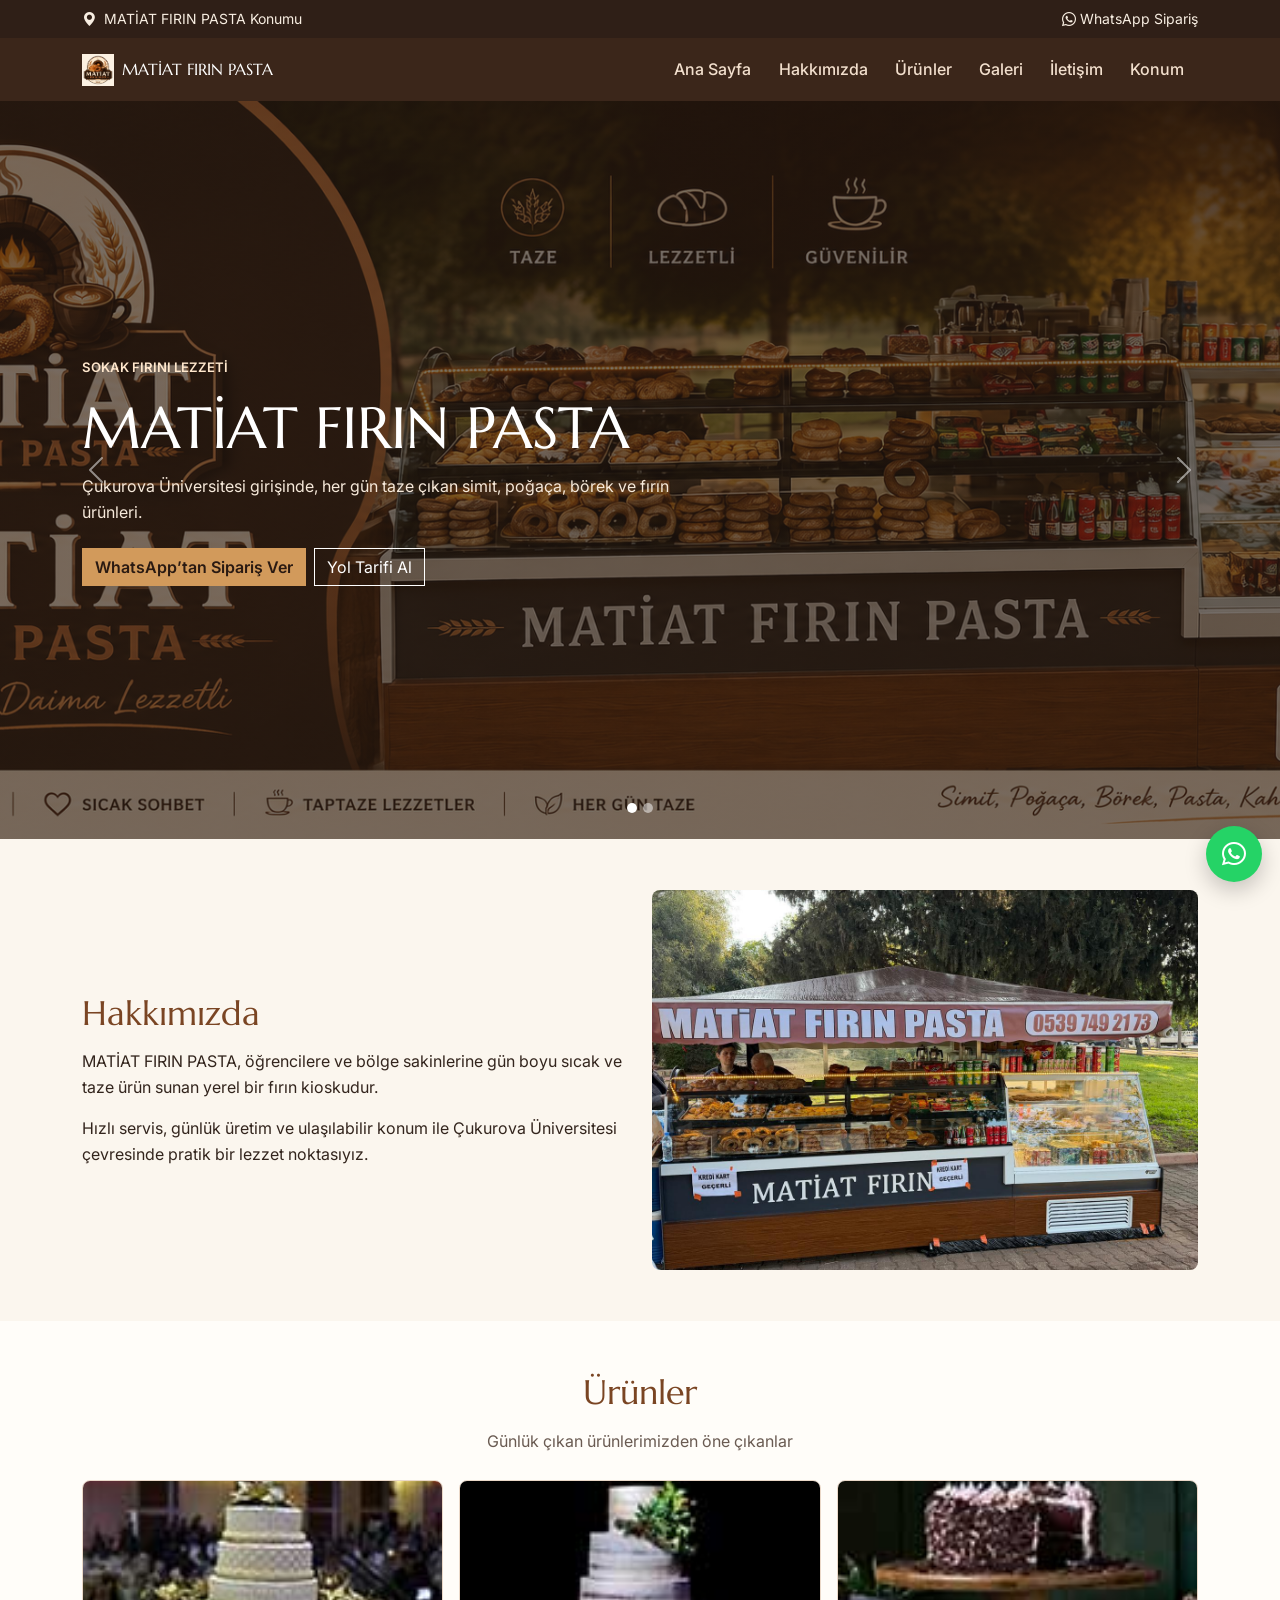
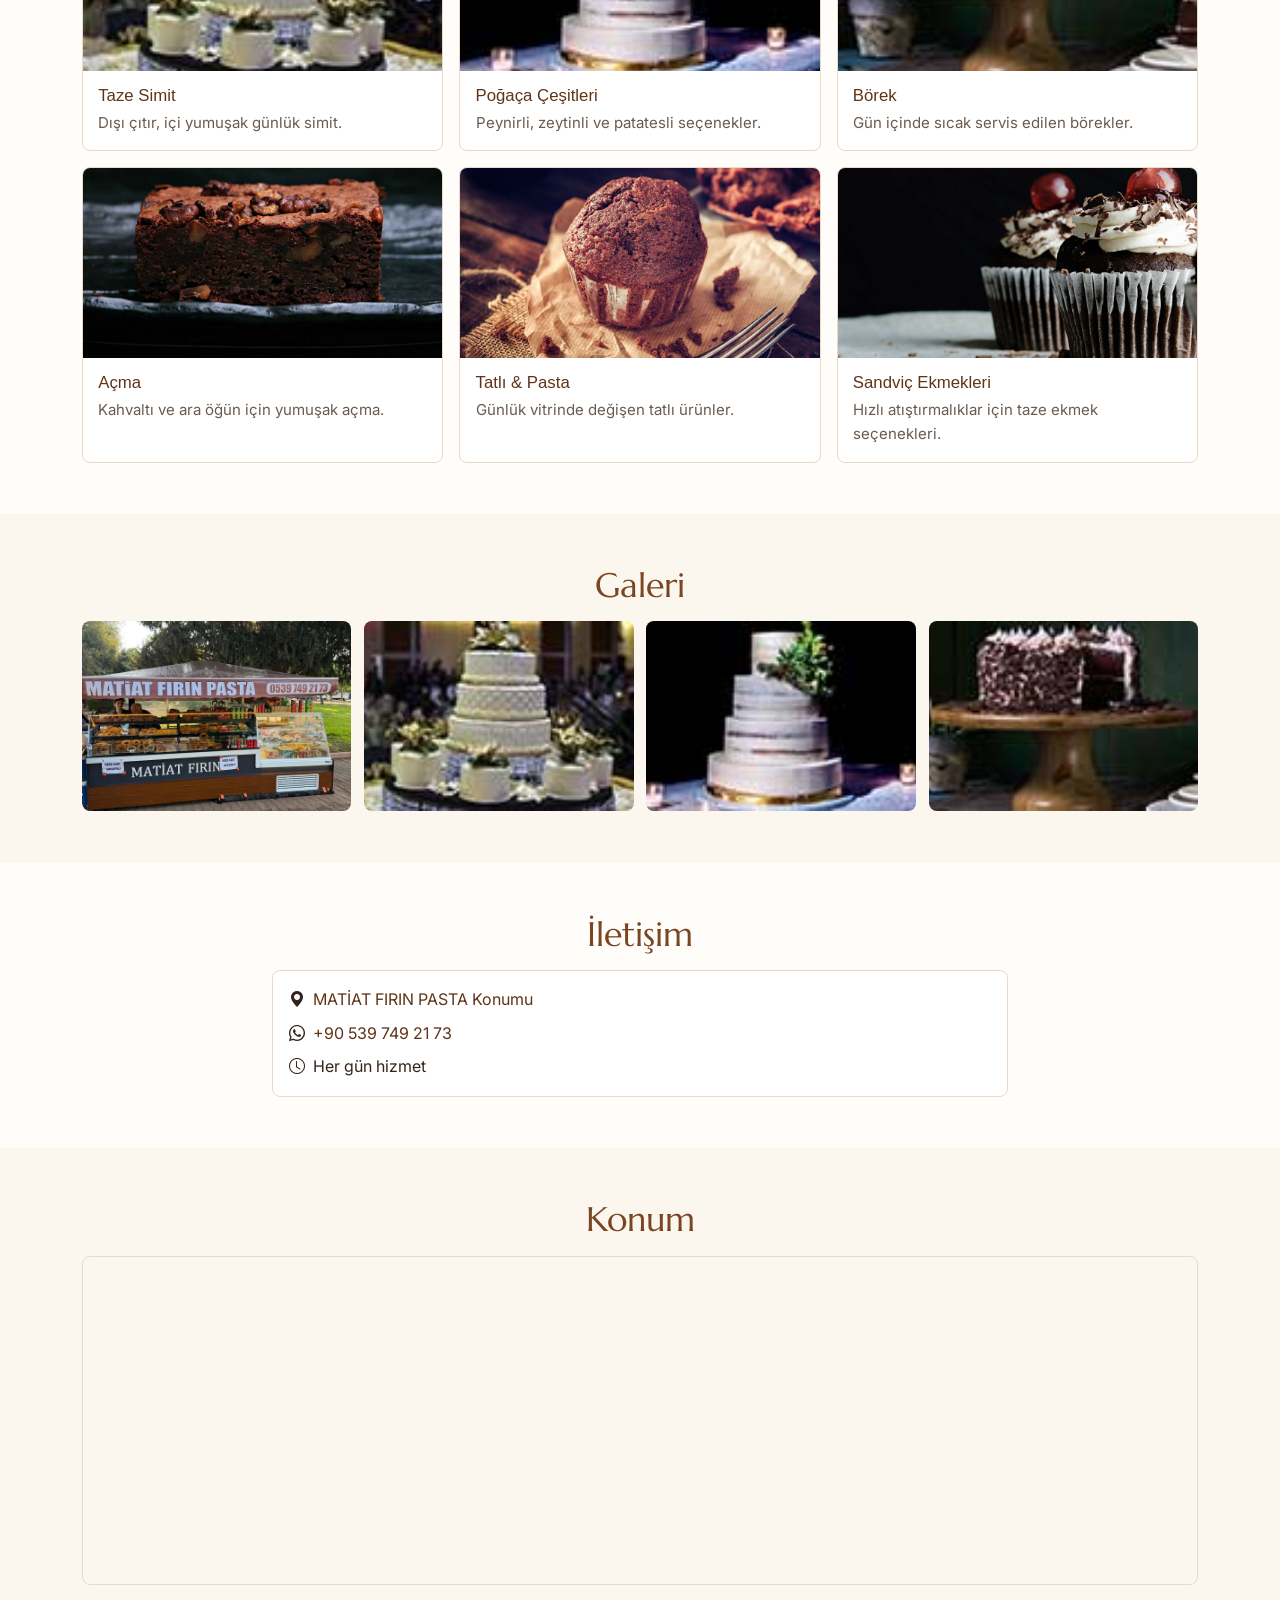
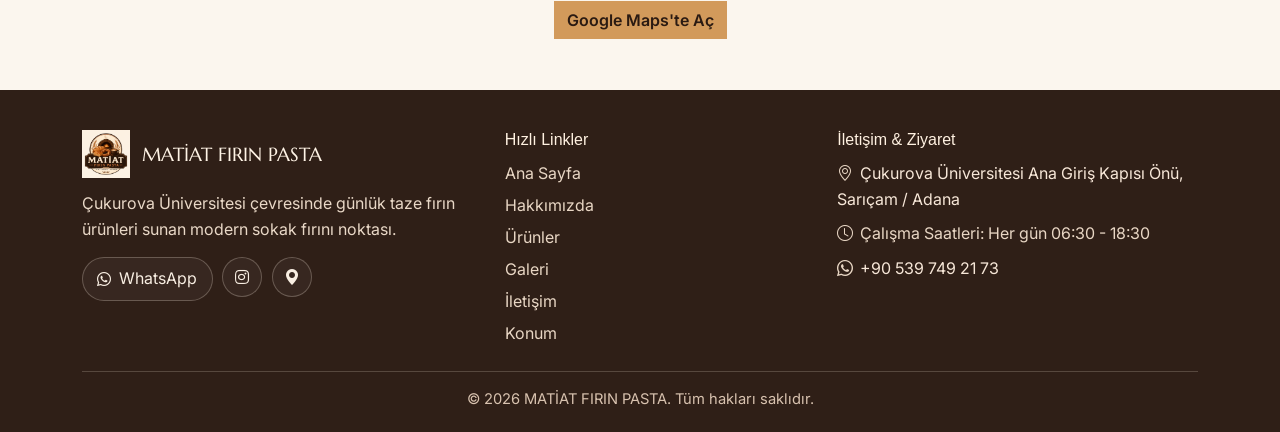
==== index.html @ 41859c9a "init project" ====
<!DOCTYPE html>
<html lang="tr">

<head>
    <meta charset="utf-8">
    <title>MATİAT FIRIN PASTA | Çukurova Üniversitesi Önü Fırın Kiosk</title>
    <meta content="width=device-width, initial-scale=1.0" name="viewport">
    <meta name="description" content="MATİAT FIRIN PASTA, Çukurova Üniversitesi Ana Giriş Kapısı önünde taze simit, poğaça, açma, börek ve günlük fırın ürünleri sunan yerel fırın kioskudur.">
    <meta name="keywords" content="Matiat Fırın Pasta, Adana fırın, Çukurova Üniversitesi fırın, Sarıçam simit, poğaça, börek">
    <meta name="author" content="MATİAT FIRIN PASTA">
    <meta name="robots" content="index, follow">
    <link rel="canonical" href="./index.html">

    <meta property="og:type" content="website">
    <meta property="og:title" content="MATİAT FIRIN PASTA | Çukurova Üniversitesi Önü Fırın Kiosk">
    <meta property="og:description" content="Adana Sarıçam'da, Çukurova Üniversitesi Ana Giriş Kapısı önünde taze fırın ürünleri.">
    <meta property="og:image" content="img/cover_photo.png">

    <link href="img/favicon.ico" rel="icon">

    <link rel="preconnect" href="https://fonts.googleapis.com">
    <link rel="preconnect" href="https://fonts.gstatic.com" crossorigin>
    <link href="https://fonts.googleapis.com/css2?family=Inter:wght@400;500;600;700&family=Marcellus&display=swap" rel="stylesheet">

    <link href="https://cdnjs.cloudflare.com/ajax/libs/font-awesome/5.10.0/css/all.min.css" rel="stylesheet">
    <link href="https://cdn.jsdelivr.net/npm/bootstrap-icons@1.4.1/font/bootstrap-icons.css" rel="stylesheet">

    <link href="css/bootstrap.min.css" rel="stylesheet">
    <link href="css/style.css" rel="stylesheet">
</head>

<body>
    <header class="topbar py-2">
        <div class="container d-flex flex-column flex-md-row gap-2 justify-content-between align-items-start align-items-md-center">
            <p class="mb-0 small"><i class="bi bi-geo-alt-fill me-2"></i><a class="text-reset text-decoration-none" href="https://www.google.com/maps/place//data=!4m2!3m1!1s0x1528ebc3cae4fcf1:0x60958e16ce55f730?sa=X&amp;ved=1t:8290&amp;ictx=111" target="_blank" rel="noopener">MATİAT FIRIN PASTA Konumu</a></p>
            <a class="small text-decoration-none topbar-link" href="https://wa.me/905397492173" target="_blank" rel="noopener"><i class="bi bi-whatsapp me-1"></i>WhatsApp Sipariş</a>
        </div>
    </header>

    <nav class="navbar navbar-expand-lg navbar-dark sticky-top py-2">
        <div class="container">
            <a href="#anasayfa" class="navbar-brand d-flex align-items-center gap-2">
                <img src="img/logo.png" alt="MATİAT FIRIN PASTA Logo" width="32" height="32">
                <span>MATİAT FIRIN PASTA</span>
            </a>
            <button class="navbar-toggler" type="button" data-bs-toggle="collapse" data-bs-target="#navbarCollapse" aria-label="Menüyü Aç">
                <span class="navbar-toggler-icon"></span>
            </button>
            <div class="collapse navbar-collapse" id="navbarCollapse">
                <div class="navbar-nav ms-auto">
                    <a href="#anasayfa" class="nav-item nav-link">Ana Sayfa</a>
                    <a href="#hakkimizda" class="nav-item nav-link">Hakkımızda</a>
                    <a href="#urunler" class="nav-item nav-link">Ürünler</a>
                    <a href="#galeri" class="nav-item nav-link">Galeri</a>
                    <a href="#iletisim" class="nav-item nav-link">İletişim</a>
                    <a href="#konum" class="nav-item nav-link">Konum</a>
                </div>
            </div>
        </div>
    </nav>

    <main>
        <section id="anasayfa" class="hero-carousel-section">
            <div id="heroCarousel" class="carousel slide carousel-fade hero-carousel" data-bs-ride="carousel" data-bs-interval="4500">
                <div class="carousel-indicators">
                    <button type="button" data-bs-target="#heroCarousel" data-bs-slide-to="0" class="active" aria-current="true" aria-label="Slide 1"></button>
                    <button type="button" data-bs-target="#heroCarousel" data-bs-slide-to="1" aria-label="Slide 2"></button>
                </div>

                <div class="carousel-inner">
                    <div class="carousel-item active">
                        <img src="img/cover_photo.png" class="d-block w-100" alt="MATİAT FIRIN PASTA kapak fotoğrafı">
                        <div class="carousel-overlay"></div>
                    </div>
                    <div class="carousel-item">
                        <img src="img/place_photo.jpg" class="d-block w-100" alt="MATİAT FIRIN PASTA konum fotoğrafı">
                        <div class="carousel-overlay"></div>
                    </div>
                </div>

                <button class="carousel-control-prev" type="button" data-bs-target="#heroCarousel" data-bs-slide="prev" aria-label="Önceki">
                    <span class="carousel-control-prev-icon" aria-hidden="true"></span>
                </button>
                <button class="carousel-control-next" type="button" data-bs-target="#heroCarousel" data-bs-slide="next" aria-label="Sonraki">
                    <span class="carousel-control-next-icon" aria-hidden="true"></span>
                </button>
            </div>

            <div class="container hero-content-wrap">
                <div class="hero-box">
                    <p class="hero-label mb-3">Sokak Fırını Lezzeti</p>
                    <h1 class="hero-title">MATİAT FIRIN PASTA</h1>
                    <p class="hero-subtitle">Çukurova Üniversitesi girişinde, her gün taze çıkan simit, poğaça, börek ve fırın ürünleri.</p>
                    <div class="d-flex flex-wrap gap-2">
                        <a href="https://wa.me/905397492173" class="btn btn-brand" target="_blank" rel="noopener">WhatsApp’tan Sipariş Ver</a>
                        <a href="#konum" class="btn btn-outline-light">Yol Tarifi Al</a>
                    </div>
                </div>
            </div>
        </section>

        <section id="hakkimizda" class="section-space">
            <div class="container">
                <div class="row g-4 align-items-center">
                    <div class="col-lg-6 order-2 order-lg-1">
                        <h2 class="section-title">Hakkımızda</h2>
                        <p>MATİAT FIRIN PASTA, öğrencilere ve bölge sakinlerine gün boyu sıcak ve taze ürün sunan yerel bir fırın kioskudur.</p>
                        <p class="mb-0">Hızlı servis, günlük üretim ve ulaşılabilir konum ile Çukurova Üniversitesi çevresinde pratik bir lezzet noktasıyız.</p>
                    </div>
                    <div class="col-lg-6 order-1 order-lg-2">
                        <img src="img/place_photo.jpg" class="img-fluid section-image" alt="MATİAT FIRIN PASTA noktası" loading="lazy">
                    </div>
                </div>
            </div>
        </section>

        <section id="urunler" class="section-space section-muted">
            <div class="container">
                <h2 class="section-title text-center">Ürünler</h2>
                <p class="text-center section-intro">Günlük çıkan ürünlerimizden öne çıkanlar</p>
                <div class="row g-3">
                    <div class="col-12 col-md-6 col-lg-4">
                        <article class="product-card">
                            <img src="img/cake-1.jpg" alt="Taze Simit" loading="lazy">
                            <div class="product-body">
                                <h3>Taze Simit</h3>
                                <p>Dışı çıtır, içi yumuşak günlük simit.</p>
                            </div>
                        </article>
                    </div>
                    <div class="col-12 col-md-6 col-lg-4">
                        <article class="product-card">
                            <img src="img/cake-2.jpg" alt="Poğaça Çeşitleri" loading="lazy">
                            <div class="product-body">
                                <h3>Poğaça Çeşitleri</h3>
                                <p>Peynirli, zeytinli ve patatesli seçenekler.</p>
                            </div>
                        </article>
                    </div>
                    <div class="col-12 col-md-6 col-lg-4">
                        <article class="product-card">
                            <img src="img/cake-3.jpg" alt="Börek" loading="lazy">
                            <div class="product-body">
                                <h3>Börek</h3>
                                <p>Gün içinde sıcak servis edilen börekler.</p>
                            </div>
                        </article>
                    </div>
                    <div class="col-12 col-md-6 col-lg-4">
                        <article class="product-card">
                            <img src="img/service.jpg" alt="Açma" loading="lazy">
                            <div class="product-body">
                                <h3>Açma</h3>
                                <p>Kahvaltı ve ara öğün için yumuşak açma.</p>
                            </div>
                        </article>
                    </div>
                    <div class="col-12 col-md-6 col-lg-4">
                        <article class="product-card">
                            <img src="img/offer.jpg" alt="Tatlı ve Pasta" loading="lazy">
                            <div class="product-body">
                                <h3>Tatlı & Pasta</h3>
                                <p>Günlük vitrinde değişen tatlı ürünler.</p>
                            </div>
                        </article>
                    </div>
                    <div class="col-12 col-md-6 col-lg-4">
                        <article class="product-card">
                            <img src="img/hero.jpg" alt="Sandviç Ekmekleri" loading="lazy">
                            <div class="product-body">
                                <h3>Sandviç Ekmekleri</h3>
                                <p>Hızlı atıştırmalıklar için taze ekmek seçenekleri.</p>
                            </div>
                        </article>
                    </div>
                </div>
            </div>
        </section>

        <section id="galeri" class="section-space">
            <div class="container">
                <h2 class="section-title text-center">Galeri</h2>
                <div class="gallery-grid">
                    <img src="img/place_photo.jpg" alt="MATİAT FIRIN PASTA konum fotoğrafı" loading="lazy">
                    <img src="img/cake-1.jpg" alt="Taze ürün sunumu" loading="lazy">
                    <img src="img/cake-2.jpg" alt="Poğaça çeşitleri" loading="lazy">
                    <img src="img/cake-3.jpg" alt="Günlük fırın ürünleri" loading="lazy">
                </div>
            </div>
        </section>

        <section id="iletisim" class="section-space section-muted">
            <div class="container">
                <h2 class="section-title text-center">İletişim</h2>
                <div class="row g-4 justify-content-center">
                    <div class="col-12 col-lg-8">
                        <div class="contact-card">
                            <p class="mb-2"><i class="bi bi-geo-alt-fill me-2"></i><a href="https://www.google.com/maps/place//data=!4m2!3m1!1s0x1528ebc3cae4fcf1:0x60958e16ce55f730?sa=X&amp;ved=1t:8290&amp;ictx=111" target="_blank" rel="noopener">MATİAT FIRIN PASTA Konumu</a></p>
                            <p class="mb-2"><i class="bi bi-whatsapp me-2"></i><a href="https://wa.me/905397492173" target="_blank" rel="noopener">+90 539 749 21 73</a></p>
                            <p class="mb-0"><i class="bi bi-clock me-2"></i>Her gün hizmet</p>
                        </div>
                    </div>
                </div>
            </div>
        </section>

        <section id="konum" class="section-space">
            <div class="container">
                <h2 class="section-title text-center">Konum</h2>
                <div class="map-wrapper">
                    <iframe title="MATİAT FIRIN PASTA Harita" loading="lazy" allowfullscreen
                        src="https://www.google.com/maps?output=embed&amp;cid=6959625027773134640"></iframe>
                </div>
                <div class="text-center mt-3">
                    <a class="btn btn-brand" href="https://www.google.com/maps/place//data=!4m2!3m1!1s0x1528ebc3cae4fcf1:0x60958e16ce55f730?sa=X&amp;ved=1t:8290&amp;ictx=111" target="_blank" rel="noopener">Google Maps'te Aç</a>
                </div>
            </div>
        </section>
    </main>

    <footer class="site-footer" id="footer">
        <div class="container">
            <div class="footer-top">
                <div class="footer-brand">
                    <div class="footer-logo-wrap">
                        <img src="img/logo.png" alt="MATİAT FIRIN PASTA Logo" width="48" height="48">
                        <h3 class="mb-0">MATİAT FIRIN PASTA</h3>
                    </div>
                    <p class="footer-description">Çukurova Üniversitesi çevresinde günlük taze fırın ürünleri sunan modern sokak fırını noktası.</p>
                    <div class="footer-actions">
                        <a class="footer-btn" href="https://wa.me/905397492173" target="_blank" rel="noopener">
                            <i class="fab fa-whatsapp"></i><span>WhatsApp</span>
                        </a>
                        <a class="footer-icon-btn" href="https://www.instagram.com/matiatfirinpasta/" target="_blank" rel="noopener" aria-label="Instagram">
                            <i class="fab fa-instagram"></i>
                        </a>
                        <a class="footer-icon-btn" href="https://www.google.com/maps/place//data=!4m2!3m1!1s0x1528ebc3cae4fcf1:0x60958e16ce55f730?sa=X&amp;ved=1t:8290&amp;ictx=111" target="_blank" rel="noopener" aria-label="Google Maps">
                            <i class="bi bi-geo-alt-fill"></i>
                        </a>
                    </div>
                </div>

                <nav class="footer-nav" aria-label="Alt Menü">
                    <h4>Hızlı Linkler</h4>
                    <ul>
                        <li><a href="#anasayfa">Ana Sayfa</a></li>
                        <li><a href="#hakkimizda">Hakkımızda</a></li>
                        <li><a href="#urunler">Ürünler</a></li>
                        <li><a href="#galeri">Galeri</a></li>
                        <li><a href="#iletisim">İletişim</a></li>
                        <li><a href="#konum">Konum</a></li>
                    </ul>
                </nav>

                <address class="footer-contact">
                    <h4>İletişim & Ziyaret</h4>
                    <p><i class="bi bi-geo-alt"></i><a href="https://www.google.com/maps/place//data=!4m2!3m1!1s0x1528ebc3cae4fcf1:0x60958e16ce55f730?sa=X&amp;ved=1t:8290&amp;ictx=111" target="_blank" rel="noopener">Çukurova Üniversitesi Ana Giriş Kapısı Önü, Sarıçam / Adana</a></p>
                    <p><i class="bi bi-clock"></i>Çalışma Saatleri: Her gün 06:30 - 18:30</p>
                    <p><i class="bi bi-whatsapp"></i><a href="https://wa.me/905397492173" target="_blank" rel="noopener">+90 539 749 21 73</a></p>
                </address>
            </div>

            <div class="footer-bottom">
                <p class="mb-0">© 2026 MATİAT FIRIN PASTA. Tüm hakları saklıdır.</p>
            </div>
        </div>
    </footer>

    <a href="https://wa.me/905397492173" class="whatsapp-float" target="_blank" rel="noopener" aria-label="WhatsApp ile iletişime geç">
        <i class="fab fa-whatsapp"></i>
    </a>

    <a href="#" class="back-to-top" aria-label="Yukarı çık">
        <i class="bi bi-arrow-up"></i>
    </a>

    <script src="https://cdn.jsdelivr.net/npm/bootstrap@5.0.0/dist/js/bootstrap.bundle.min.js"></script>
    <script src="js/main.js"></script>
</body>

</html>
---- css/style.css ----
:root {
    --brand-bg: #fbf6ee;
    --brand-surface: #fffdf9;
    --brand-primary: #7a4523;
    --brand-primary-strong: #5f3418;
    --brand-accent: #d29a5b;
    --brand-text: #33251d;
    --brand-muted: #6a5b52;
}

* {
    box-sizing: border-box;
}

body {
    margin: 0;
    font-family: 'Inter', sans-serif;
    color: var(--brand-text);
    background: var(--brand-bg);
    line-height: 1.6;
}

.topbar {
    background: #2f1f17;
    color: #f8eee2;
}

.topbar-link {
    color: #f8eee2;
}

.topbar-link:hover {
    color: #ffffff;
}

.navbar {
    background: #3b261a;
}

.navbar-brand {
    font-family: 'Marcellus', serif;
    font-size: 1rem;
    color: #fff !important;
}

.navbar .nav-link {
    color: #f2dfcd !important;
    font-weight: 500;
    padding: 0.65rem 0.85rem !important;
}

.navbar .nav-link:hover {
    color: #fff !important;
}

.hero-carousel-section {
    position: relative;
}

.hero-carousel .carousel-item {
    height: min(76vh, 680px);
    min-height: 420px;
}

.hero-carousel .carousel-item img {
    width: 100%;
    height: 100%;
    object-fit: cover;
}

.carousel-overlay {
    position: absolute;
    inset: 0;
    background: linear-gradient(rgba(38, 25, 18, 0.62), rgba(38, 25, 18, 0.62));
}

.hero-content-wrap {
    position: absolute;
    inset: 0;
    display: flex;
    align-items: center;
    z-index: 5;
}

.hero-box {
    max-width: 700px;
}

.hero-label {
    display: inline-block;
    font-size: 0.82rem;
    font-weight: 600;
    letter-spacing: 0;
    text-transform: uppercase;
    color: #ffe7cc;
}

.hero-title {
    margin: 0 0 0.7rem;
    font-family: 'Marcellus', serif;
    font-size: clamp(1.9rem, 8vw, 3.6rem);
    color: #fff;
}

.hero-subtitle {
    max-width: 620px;
    color: #f6e9da;
    margin-bottom: 1.4rem;
}

.hero-carousel .carousel-indicators [data-bs-target] {
    width: 10px;
    height: 10px;
    border-radius: 50%;
}

.btn-brand {
    background: var(--brand-accent);
    border: 1px solid var(--brand-accent);
    color: #2a1a12;
    font-weight: 600;
}

.btn-brand:hover {
    background: #c98d4b;
    border-color: #c98d4b;
}

.section-space {
    padding: 3.2rem 0;
}

.section-muted {
    background: var(--brand-surface);
}

.section-title {
    margin-bottom: 1rem;
    font-family: 'Marcellus', serif;
    color: var(--brand-primary);
    font-size: clamp(1.5rem, 6vw, 2.1rem);
}

.section-intro {
    color: var(--brand-muted);
    margin-bottom: 1.6rem;
}

.section-image {
    width: 100%;
    max-height: 380px;
    object-fit: cover;
    border-radius: 8px;
}

.product-card {
    height: 100%;
    background: #fff;
    border: 1px solid #ead8c8;
    border-radius: 8px;
    overflow: hidden;
}

.product-card img {
    width: 100%;
    height: 190px;
    object-fit: cover;
}

.product-body {
    padding: 0.95rem;
}

.product-body h3 {
    font-size: 1.05rem;
    margin-bottom: 0.3rem;
    color: var(--brand-primary-strong);
}

.product-body p {
    margin: 0;
    color: var(--brand-muted);
    font-size: 0.94rem;
}

.gallery-grid {
    display: grid;
    grid-template-columns: repeat(2, minmax(0, 1fr));
    gap: 0.8rem;
}

.gallery-grid img {
    width: 100%;
    height: 160px;
    object-fit: cover;
    border-radius: 8px;
}

.contact-card {
    background: #fff;
    border: 1px solid #ead8c8;
    border-radius: 8px;
    padding: 1rem;
}

.contact-card a {
    color: var(--brand-primary-strong);
    text-decoration: none;
}

.map-wrapper {
    border-radius: 8px;
    overflow: hidden;
    border: 1px solid #ead8c8;
}

.map-wrapper iframe {
    width: 100%;
    min-height: 320px;
    border: 0;
}

.site-footer {
    background: #2f1f17;
    color: #f5e8da;
    padding: 2.5rem 0 1.25rem;
}

.footer-top {
    display: grid;
    grid-template-columns: 1fr;
    gap: 1.5rem;
    padding-bottom: 1.5rem;
    border-bottom: 1px solid rgba(245, 232, 218, 0.2);
}

.footer-logo-wrap {
    display: flex;
    align-items: center;
    gap: 0.75rem;
    margin-bottom: 0.8rem;
}

.footer-logo-wrap h3 {
    font-family: 'Marcellus', serif;
    font-size: 1.2rem;
    color: #fff4e6;
}

.footer-description {
    max-width: 420px;
    color: #e9d8c7;
    margin-bottom: 0.95rem;
}

.footer-actions {
    display: flex;
    flex-wrap: wrap;
    gap: 0.6rem;
}

.footer-btn,
.footer-icon-btn {
    border-radius: 999px;
    border: 1px solid rgba(245, 232, 218, 0.26);
    color: #f8eee2;
    text-decoration: none;
    transition: transform 0.22s ease, background-color 0.22s ease, border-color 0.22s ease;
}

.footer-btn {
    display: inline-flex;
    align-items: center;
    gap: 0.5rem;
    padding: 0.5rem 0.9rem;
    background: rgba(255, 255, 255, 0.04);
}

.footer-icon-btn {
    width: 40px;
    height: 40px;
    display: inline-flex;
    align-items: center;
    justify-content: center;
    font-size: 1rem;
    background: rgba(255, 255, 255, 0.04);
}

.footer-btn:hover,
.footer-icon-btn:hover {
    background: rgba(210, 154, 91, 0.2);
    border-color: rgba(210, 154, 91, 0.7);
    color: #fff8f0;
    transform: translateY(-2px);
}

.footer-nav h4,
.footer-contact h4 {
    font-size: 1rem;
    color: #fff1e1;
    margin-bottom: 0.75rem;
}

.footer-nav ul {
    margin: 0;
    padding: 0;
    list-style: none;
}

.footer-nav li + li {
    margin-top: 0.4rem;
}

.footer-nav a {
    color: #e8d6c4;
    text-decoration: none;
    transition: color 0.2s ease, padding-left 0.2s ease;
}

.footer-nav a:hover {
    color: #ffffff;
    padding-left: 3px;
}

.footer-contact {
    margin: 0;
    font-style: normal;
}

.footer-contact p {
    margin: 0 0 0.55rem;
    color: #e8d6c4;
}

.footer-contact i {
    margin-right: 0.4rem;
}

.footer-contact a {
    color: #f7e7d8;
    text-decoration: none;
}

.footer-contact a:hover {
    color: #fff;
}

.footer-bottom {
    padding-top: 1rem;
    text-align: center;
    color: #d8c2af;
    font-size: 0.92rem;
}

.whatsapp-float {
    position: fixed;
    right: 18px;
    bottom: 18px;
    width: 56px;
    height: 56px;
    border-radius: 50%;
    display: inline-flex;
    align-items: center;
    justify-content: center;
    background: #25d366;
    color: #fff;
    font-size: 1.7rem;
    text-decoration: none;
    box-shadow: 0 8px 22px rgba(0, 0, 0, 0.22);
    z-index: 1050;
}

.back-to-top {
    position: fixed;
    right: 18px;
    bottom: 84px;
    width: 42px;
    height: 42px;
    display: none;
    border-radius: 50%;
    align-items: center;
    justify-content: center;
    text-decoration: none;
    background: var(--brand-primary);
    color: #fff;
    z-index: 1040;
}

@media (min-width: 768px) {
    .gallery-grid {
        grid-template-columns: repeat(4, minmax(0, 1fr));
    }

    .gallery-grid img {
        height: 190px;
    }

    .hero-carousel .carousel-item {
        height: min(82vh, 760px);
    }

    .footer-top {
        grid-template-columns: 1.3fr 1fr 1.2fr;
        gap: 2rem;
    }
}
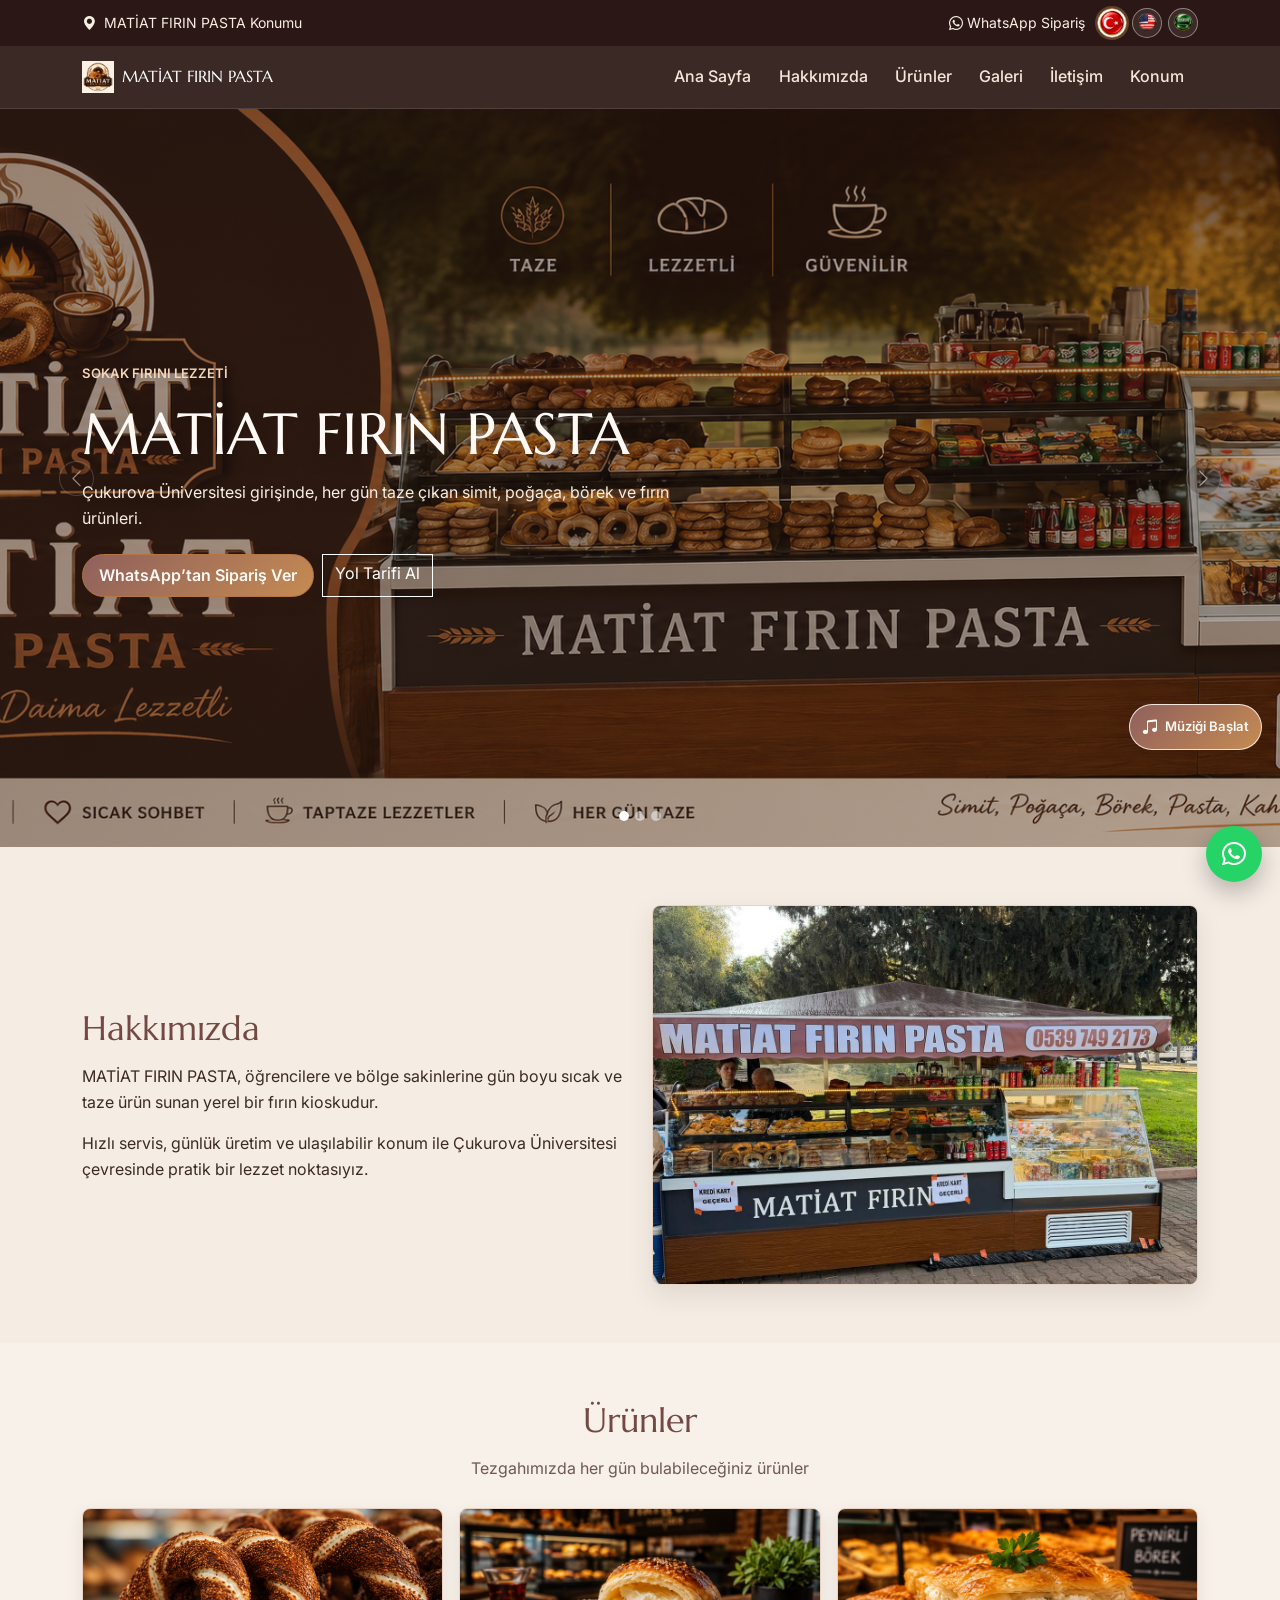
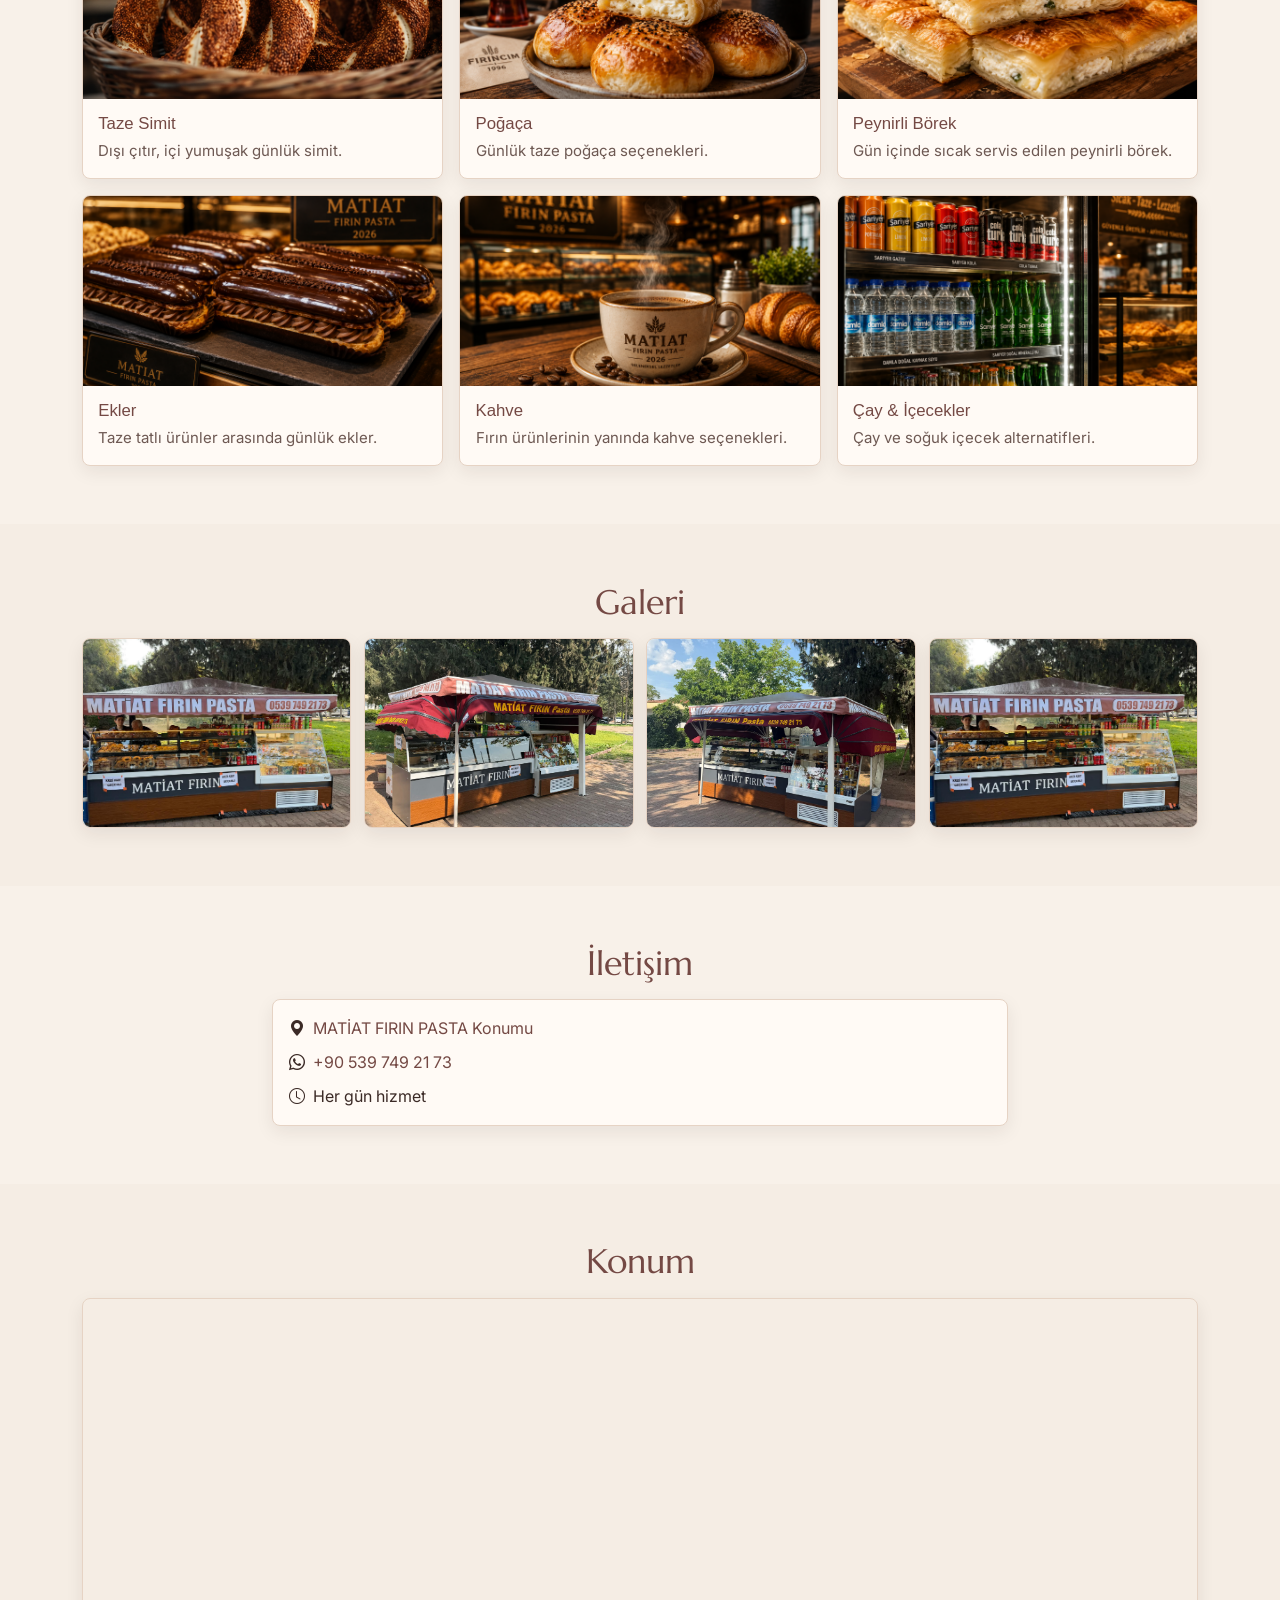
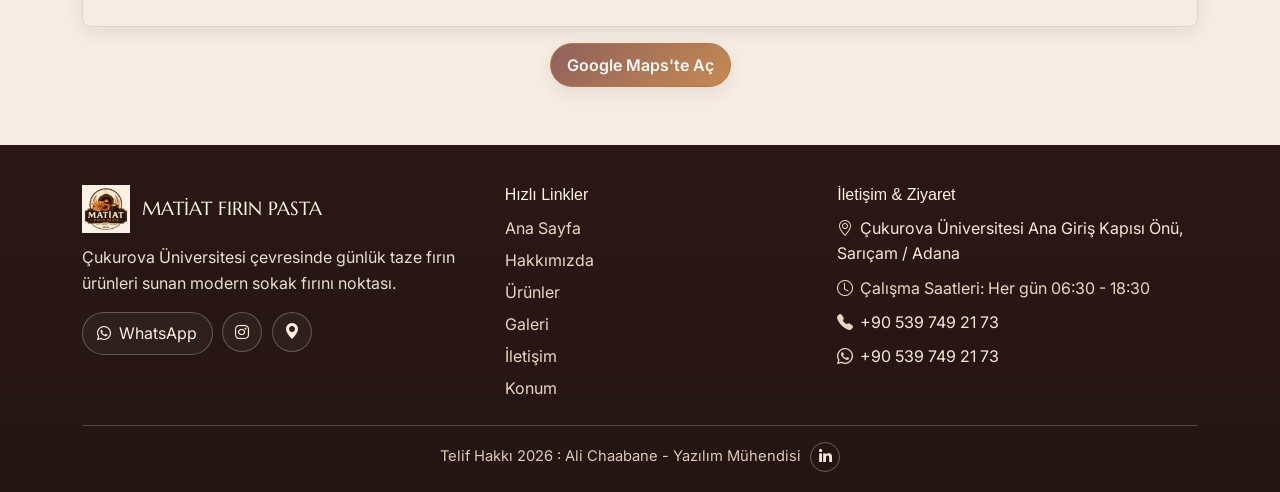
==== commit 50d1f874: "improve website and seo and add music player for a song and adding of multi-language (tr, en and ar)" ====
--- a/index.html
+++ b/index.html
@@ -15,6 +15,54 @@
     <meta property="og:title" content="MATİAT FIRIN PASTA | Çukurova Üniversitesi Önü Fırın Kiosk">
     <meta property="og:description" content="Adana Sarıçam'da, Çukurova Üniversitesi Ana Giriş Kapısı önünde taze fırın ürünleri.">
     <meta property="og:image" content="img/cover_photo.png">
+    <script type="application/ld+json">
+    {
+      "@context": "https://schema.org",
+      "@type": "Bakery",
+      "name": "MATİAT FIRIN PASTA",
+      "description": "Çukurova Üniversitesi Ana Giriş Kapısı önünde taze simit, poğaça, börek, ekler ve kahve sunan yerel fırın kiosk.",
+      "url": "./",
+      "telephone": "+90 539 749 21 73",
+      "image": [
+        "img/cover_photo.png",
+        "img/place_photo.jpg",
+        "img/logo.png"
+      ],
+      "address": {
+        "@type": "PostalAddress",
+        "streetAddress": "Çukurova Üniversitesi Ana Giriş Kapısı Önü",
+        "addressLocality": "Sarıçam",
+        "addressRegion": "Adana",
+        "addressCountry": "TR"
+      },
+      "geo": {
+        "@type": "GeoCoordinates",
+        "latitude": 37.0605,
+        "longitude": 35.3615
+      },
+      "hasMap": "https://www.google.com/maps/place//data=!4m2!3m1!1s0x1528ebc3cae4fcf1:0x60958e16ce55f730?sa=X&ved=1t:8290&ictx=111",
+      "openingHoursSpecification": [
+        {
+          "@type": "OpeningHoursSpecification",
+          "dayOfWeek": [
+            "Monday",
+            "Tuesday",
+            "Wednesday",
+            "Thursday",
+            "Friday",
+            "Saturday",
+            "Sunday"
+          ],
+          "opens": "06:30",
+          "closes": "18:30"
+        }
+      ],
+      "sameAs": [
+        "https://www.instagram.com/matiatfirinpasta/",
+        "https://www.linkedin.com/in/ali-chaabane/?locale=tr_TR"
+      ]
+    }
+    </script>
 
     <link href="img/favicon.ico" rel="icon">
 
@@ -32,8 +80,15 @@
 <body>
     <header class="topbar py-2">
         <div class="container d-flex flex-column flex-md-row gap-2 justify-content-between align-items-start align-items-md-center">
-            <p class="mb-0 small"><i class="bi bi-geo-alt-fill me-2"></i><a class="text-reset text-decoration-none" href="https://www.google.com/maps/place//data=!4m2!3m1!1s0x1528ebc3cae4fcf1:0x60958e16ce55f730?sa=X&amp;ved=1t:8290&amp;ictx=111" target="_blank" rel="noopener">MATİAT FIRIN PASTA Konumu</a></p>
-            <a class="small text-decoration-none topbar-link" href="https://wa.me/905397492173" target="_blank" rel="noopener"><i class="bi bi-whatsapp me-1"></i>WhatsApp Sipariş</a>
+            <p class="mb-0 small"><i class="bi bi-geo-alt-fill me-2"></i><a class="text-reset text-decoration-none" href="https://www.google.com/maps/place//data=!4m2!3m1!1s0x1528ebc3cae4fcf1:0x60958e16ce55f730?sa=X&amp;ved=1t:8290&amp;ictx=111" target="_blank" rel="noopener" data-i18n="location_link">MATİAT FIRIN PASTA Konumu</a></p>
+            <div class="topbar-right">
+                <a class="small text-decoration-none topbar-link" href="https://wa.me/905397492173" target="_blank" rel="noopener"><i class="bi bi-whatsapp me-1"></i><span data-i18n="whatsapp_order">WhatsApp Sipariş</span></a>
+                <div class="lang-switcher" aria-label="Language Switcher">
+                    <button type="button" class="lang-btn" data-lang="tr" aria-label="Türkçe"><img src="img/tr.png" alt="TR"></button>
+                    <button type="button" class="lang-btn" data-lang="en" aria-label="English"><img src="img/en.png" alt="EN"></button>
+                    <button type="button" class="lang-btn" data-lang="ar" aria-label="العربية"><img src="img/ar.png" alt="AR"></button>
+                </div>
+            </div>
         </div>
     </header>
 
@@ -48,12 +103,12 @@
             </button>
             <div class="collapse navbar-collapse" id="navbarCollapse">
                 <div class="navbar-nav ms-auto">
-                    <a href="#anasayfa" class="nav-item nav-link">Ana Sayfa</a>
-                    <a href="#hakkimizda" class="nav-item nav-link">Hakkımızda</a>
-                    <a href="#urunler" class="nav-item nav-link">Ürünler</a>
-                    <a href="#galeri" class="nav-item nav-link">Galeri</a>
-                    <a href="#iletisim" class="nav-item nav-link">İletişim</a>
-                    <a href="#konum" class="nav-item nav-link">Konum</a>
+                    <a href="#anasayfa" class="nav-item nav-link" data-i18n="nav_home">Ana Sayfa</a>
+                    <a href="#hakkimizda" class="nav-item nav-link" data-i18n="nav_about">Hakkımızda</a>
+                    <a href="#urunler" class="nav-item nav-link" data-i18n="nav_products">Ürünler</a>
+                    <a href="#galeri" class="nav-item nav-link" data-i18n="nav_gallery">Galeri</a>
+                    <a href="#iletisim" class="nav-item nav-link" data-i18n="nav_contact">İletişim</a>
+                    <a href="#konum" class="nav-item nav-link" data-i18n="nav_location">Konum</a>
                 </div>
             </div>
         </div>
@@ -65,6 +120,7 @@
                 <div class="carousel-indicators">
                     <button type="button" data-bs-target="#heroCarousel" data-bs-slide-to="0" class="active" aria-current="true" aria-label="Slide 1"></button>
                     <button type="button" data-bs-target="#heroCarousel" data-bs-slide-to="1" aria-label="Slide 2"></button>
+                    <button type="button" data-bs-target="#heroCarousel" data-bs-slide-to="2" aria-label="Slide 3"></button>
                 </div>
 
                 <div class="carousel-inner">
@@ -75,6 +131,15 @@
                     <div class="carousel-item">
                         <img src="img/place_photo.jpg" class="d-block w-100" alt="MATİAT FIRIN PASTA konum fotoğrafı">
                         <div class="carousel-overlay"></div>
+                    </div>
+                    <div class="carousel-item">
+                        <img src="img/university.png" class="d-block w-100" alt="Çukurova Üniversitesi giriş kapısı">
+                        <div class="carousel-overlay carousel-overlay-university"></div>
+                        <div class="carousel-caption-local">
+                            <span class="hero-badge" data-i18n="uni_badge">Öğrencilerin Lezzet Noktası</span>
+                            <h2 data-i18n="uni_title">Çukurova Üniversitesi Girişinde</h2>
+                            <p data-i18n="uni_subtitle">Taptaze simit, poğaça, börek ve kahve keyfi</p>
+                        </div>
                     </div>
                 </div>
 
@@ -88,12 +153,12 @@
 
             <div class="container hero-content-wrap">
                 <div class="hero-box">
-                    <p class="hero-label mb-3">Sokak Fırını Lezzeti</p>
+                    <p class="hero-label mb-3" data-i18n="hero_label">Sokak Fırını Lezzeti</p>
                     <h1 class="hero-title">MATİAT FIRIN PASTA</h1>
-                    <p class="hero-subtitle">Çukurova Üniversitesi girişinde, her gün taze çıkan simit, poğaça, börek ve fırın ürünleri.</p>
+                    <p class="hero-subtitle" data-i18n="hero_subtitle">Çukurova Üniversitesi girişinde, her gün taze çıkan simit, poğaça, börek ve fırın ürünleri.</p>
                     <div class="d-flex flex-wrap gap-2">
-                        <a href="https://wa.me/905397492173" class="btn btn-brand" target="_blank" rel="noopener">WhatsApp’tan Sipariş Ver</a>
-                        <a href="#konum" class="btn btn-outline-light">Yol Tarifi Al</a>
+                        <a href="https://wa.me/905397492173" class="btn btn-brand" target="_blank" rel="noopener" data-i18n="hero_cta_order">WhatsApp’tan Sipariş Ver</a>
+                        <a href="#konum" class="btn btn-outline-light" data-i18n="hero_cta_route">Yol Tarifi Al</a>
                     </div>
                 </div>
             </div>
@@ -117,11 +182,11 @@
         <section id="urunler" class="section-space section-muted">
             <div class="container">
                 <h2 class="section-title text-center">Ürünler</h2>
-                <p class="text-center section-intro">Günlük çıkan ürünlerimizden öne çıkanlar</p>
+                <p class="text-center section-intro">Tezgahımızda her gün bulabileceğiniz ürünler</p>
                 <div class="row g-3">
                     <div class="col-12 col-md-6 col-lg-4">
                         <article class="product-card">
-                            <img src="img/cake-1.jpg" alt="Taze Simit" loading="lazy">
+                            <img src="img/simit.png" alt="Taze Simit" loading="lazy">
                             <div class="product-body">
                                 <h3>Taze Simit</h3>
                                 <p>Dışı çıtır, içi yumuşak günlük simit.</p>
@@ -130,46 +195,46 @@
                     </div>
                     <div class="col-12 col-md-6 col-lg-4">
                         <article class="product-card">
-                            <img src="img/cake-2.jpg" alt="Poğaça Çeşitleri" loading="lazy">
-                            <div class="product-body">
-                                <h3>Poğaça Çeşitleri</h3>
-                                <p>Peynirli, zeytinli ve patatesli seçenekler.</p>
-                            </div>
-                        </article>
-                    </div>
-                    <div class="col-12 col-md-6 col-lg-4">
-                        <article class="product-card">
-                            <img src="img/cake-3.jpg" alt="Börek" loading="lazy">
-                            <div class="product-body">
-                                <h3>Börek</h3>
-                                <p>Gün içinde sıcak servis edilen börekler.</p>
-                            </div>
-                        </article>
-                    </div>
-                    <div class="col-12 col-md-6 col-lg-4">
-                        <article class="product-card">
-                            <img src="img/service.jpg" alt="Açma" loading="lazy">
-                            <div class="product-body">
-                                <h3>Açma</h3>
-                                <p>Kahvaltı ve ara öğün için yumuşak açma.</p>
-                            </div>
-                        </article>
-                    </div>
-                    <div class="col-12 col-md-6 col-lg-4">
-                        <article class="product-card">
-                            <img src="img/offer.jpg" alt="Tatlı ve Pasta" loading="lazy">
-                            <div class="product-body">
-                                <h3>Tatlı & Pasta</h3>
-                                <p>Günlük vitrinde değişen tatlı ürünler.</p>
-                            </div>
-                        </article>
-                    </div>
-                    <div class="col-12 col-md-6 col-lg-4">
-                        <article class="product-card">
-                            <img src="img/hero.jpg" alt="Sandviç Ekmekleri" loading="lazy">
-                            <div class="product-body">
-                                <h3>Sandviç Ekmekleri</h3>
-                                <p>Hızlı atıştırmalıklar için taze ekmek seçenekleri.</p>
+                            <img src="img/pogaca.png" alt="Poğaça" loading="lazy">
+                            <div class="product-body">
+                                <h3>Poğaça</h3>
+                                <p>Günlük taze poğaça seçenekleri.</p>
+                            </div>
+                        </article>
+                    </div>
+                    <div class="col-12 col-md-6 col-lg-4">
+                        <article class="product-card">
+                            <img src="img/borek.png" alt="Peynirli Börek" loading="lazy">
+                            <div class="product-body">
+                                <h3>Peynirli Börek</h3>
+                                <p>Gün içinde sıcak servis edilen peynirli börek.</p>
+                            </div>
+                        </article>
+                    </div>
+                    <div class="col-12 col-md-6 col-lg-4">
+                        <article class="product-card">
+                            <img src="img/ekler.png" alt="Ekler" loading="lazy">
+                            <div class="product-body">
+                                <h3>Ekler</h3>
+                                <p>Taze tatlı ürünler arasında günlük ekler.</p>
+                            </div>
+                        </article>
+                    </div>
+                    <div class="col-12 col-md-6 col-lg-4">
+                        <article class="product-card">
+                            <img src="img/cafe.png" alt="Kahve" loading="lazy">
+                            <div class="product-body">
+                                <h3>Kahve</h3>
+                                <p>Fırın ürünlerinin yanında kahve seçenekleri.</p>
+                            </div>
+                        </article>
+                    </div>
+                    <div class="col-12 col-md-6 col-lg-4">
+                        <article class="product-card">
+                            <img src="img/drinks.png" alt="Çay ve İçecekler" loading="lazy">
+                            <div class="product-body">
+                                <h3>Çay & İçecekler</h3>
+                                <p>Çay ve soğuk içecek alternatifleri.</p>
                             </div>
                         </article>
                     </div>
@@ -179,25 +244,25 @@
 
         <section id="galeri" class="section-space">
             <div class="container">
-                <h2 class="section-title text-center">Galeri</h2>
+                <h2 class="section-title text-center" data-i18n="gallery_title">Galeri</h2>
                 <div class="gallery-grid">
                     <img src="img/place_photo.jpg" alt="MATİAT FIRIN PASTA konum fotoğrafı" loading="lazy">
-                    <img src="img/cake-1.jpg" alt="Taze ürün sunumu" loading="lazy">
-                    <img src="img/cake-2.jpg" alt="Poğaça çeşitleri" loading="lazy">
-                    <img src="img/cake-3.jpg" alt="Günlük fırın ürünleri" loading="lazy">
+                    <img src="img/place_photo2.jpg" alt="MATİAT FIRIN PASTA konum fotoğrafı 2" loading="lazy">
+                    <img src="img/place_photo3.jpg" alt="MATİAT FIRIN PASTA konum fotoğrafı 3" loading="lazy">
+                    <img src="img/place_photo.jpg" alt="MATİAT FIRIN PASTA konum fotoğrafı 4" loading="lazy">
                 </div>
             </div>
         </section>
 
         <section id="iletisim" class="section-space section-muted">
             <div class="container">
-                <h2 class="section-title text-center">İletişim</h2>
+                <h2 class="section-title text-center" data-i18n="contact_title">İletişim</h2>
                 <div class="row g-4 justify-content-center">
                     <div class="col-12 col-lg-8">
                         <div class="contact-card">
-                            <p class="mb-2"><i class="bi bi-geo-alt-fill me-2"></i><a href="https://www.google.com/maps/place//data=!4m2!3m1!1s0x1528ebc3cae4fcf1:0x60958e16ce55f730?sa=X&amp;ved=1t:8290&amp;ictx=111" target="_blank" rel="noopener">MATİAT FIRIN PASTA Konumu</a></p>
+                            <p class="mb-2"><i class="bi bi-geo-alt-fill me-2"></i><a href="https://www.google.com/maps/place//data=!4m2!3m1!1s0x1528ebc3cae4fcf1:0x60958e16ce55f730?sa=X&amp;ved=1t:8290&amp;ictx=111" target="_blank" rel="noopener" data-i18n="location_link">MATİAT FIRIN PASTA Konumu</a></p>
                             <p class="mb-2"><i class="bi bi-whatsapp me-2"></i><a href="https://wa.me/905397492173" target="_blank" rel="noopener">+90 539 749 21 73</a></p>
-                            <p class="mb-0"><i class="bi bi-clock me-2"></i>Her gün hizmet</p>
+                            <p class="mb-0"><i class="bi bi-clock me-2"></i><span data-i18n="open_daily">Her gün hizmet</span></p>
                         </div>
                     </div>
                 </div>
@@ -206,13 +271,13 @@
 
         <section id="konum" class="section-space">
             <div class="container">
-                <h2 class="section-title text-center">Konum</h2>
+                <h2 class="section-title text-center" data-i18n="nav_location">Konum</h2>
                 <div class="map-wrapper">
                     <iframe title="MATİAT FIRIN PASTA Harita" loading="lazy" allowfullscreen
                         src="https://www.google.com/maps?output=embed&amp;cid=6959625027773134640"></iframe>
                 </div>
                 <div class="text-center mt-3">
-                    <a class="btn btn-brand" href="https://www.google.com/maps/place//data=!4m2!3m1!1s0x1528ebc3cae4fcf1:0x60958e16ce55f730?sa=X&amp;ved=1t:8290&amp;ictx=111" target="_blank" rel="noopener">Google Maps'te Aç</a>
+                    <a class="btn btn-brand" href="https://www.google.com/maps/place//data=!4m2!3m1!1s0x1528ebc3cae4fcf1:0x60958e16ce55f730?sa=X&amp;ved=1t:8290&amp;ictx=111" target="_blank" rel="noopener" data-i18n="open_maps">Google Maps'te Aç</a>
                 </div>
             </div>
         </section>
@@ -226,7 +291,7 @@
                         <img src="img/logo.png" alt="MATİAT FIRIN PASTA Logo" width="48" height="48">
                         <h3 class="mb-0">MATİAT FIRIN PASTA</h3>
                     </div>
-                    <p class="footer-description">Çukurova Üniversitesi çevresinde günlük taze fırın ürünleri sunan modern sokak fırını noktası.</p>
+                    <p class="footer-description" data-i18n="footer_desc">Çukurova Üniversitesi çevresinde günlük taze fırın ürünleri sunan modern sokak fırını noktası.</p>
                     <div class="footer-actions">
                         <a class="footer-btn" href="https://wa.me/905397492173" target="_blank" rel="noopener">
                             <i class="fab fa-whatsapp"></i><span>WhatsApp</span>
@@ -241,7 +306,7 @@
                 </div>
 
                 <nav class="footer-nav" aria-label="Alt Menü">
-                    <h4>Hızlı Linkler</h4>
+                    <h4 data-i18n="quick_links">Hızlı Linkler</h4>
                     <ul>
                         <li><a href="#anasayfa">Ana Sayfa</a></li>
                         <li><a href="#hakkimizda">Hakkımızda</a></li>
@@ -253,15 +318,19 @@
                 </nav>
 
                 <address class="footer-contact">
-                    <h4>İletişim & Ziyaret</h4>
+                    <h4 data-i18n="contact_visit">İletişim & Ziyaret</h4>
                     <p><i class="bi bi-geo-alt"></i><a href="https://www.google.com/maps/place//data=!4m2!3m1!1s0x1528ebc3cae4fcf1:0x60958e16ce55f730?sa=X&amp;ved=1t:8290&amp;ictx=111" target="_blank" rel="noopener">Çukurova Üniversitesi Ana Giriş Kapısı Önü, Sarıçam / Adana</a></p>
-                    <p><i class="bi bi-clock"></i>Çalışma Saatleri: Her gün 06:30 - 18:30</p>
+                    <p><i class="bi bi-clock"></i><span data-i18n="work_hours">Çalışma Saatleri: Her gün 06:30 - 18:30</span></p>
+                    <p><i class="bi bi-telephone-fill"></i><a href="tel:+905397492173">+90 539 749 21 73</a></p>
                     <p><i class="bi bi-whatsapp"></i><a href="https://wa.me/905397492173" target="_blank" rel="noopener">+90 539 749 21 73</a></p>
                 </address>
             </div>
 
             <div class="footer-bottom">
-                <p class="mb-0">© 2026 MATİAT FIRIN PASTA. Tüm hakları saklıdır.</p>
+                <p class="mb-0"><span data-i18n="copyright_prefix">Telif Hakkı</span> <span id="currentYear"></span> : Ali Chaabane - <span data-i18n="software_engineer">Yazılım Mühendisi</span></p>
+                <a class="footer-credit-link" href="https://www.linkedin.com/in/ali-chaabane/?locale=tr_TR" target="_blank" rel="noopener" aria-label="Ali Chaabane LinkedIn">
+                    <i class="fab fa-linkedin-in"></i>
+                </a>
             </div>
         </div>
     </footer>
@@ -270,6 +339,15 @@
         <i class="fab fa-whatsapp"></i>
     </a>
 
+    <audio id="bgMusic" loop preload="none">
+        <source src="audio/music.mp3" type="audio/mpeg">
+    </audio>
+
+    <button type="button" id="musicToggle" class="music-toggle" aria-label="Müziği durdur">
+        <i class="bi bi-music-note-beamed" aria-hidden="true"></i>
+        <span id="musicToggleText" data-i18n="music_stop">Müziği Durdur</span>
+    </button>
+
     <a href="#" class="back-to-top" aria-label="Yukarı çık">
         <i class="bi bi-arrow-up"></i>
     </a>
--- a/css/style.css
+++ b/css/style.css
@@ -1,11 +1,19 @@
 :root {
-    --brand-bg: #fbf6ee;
-    --brand-surface: #fffdf9;
-    --brand-primary: #7a4523;
-    --brand-primary-strong: #5f3418;
-    --brand-accent: #d29a5b;
-    --brand-text: #33251d;
-    --brand-muted: #6a5b52;
+    --brand-bg: #f5ede4;
+    --brand-surface: #fffaf5;
+    --brand-surface-soft: #f8f1e9;
+    --brand-primary: #90605c;
+    --brand-primary-strong: #744944;
+    --brand-accent: #c58b52;
+    --brand-accent-soft: #d8b7a0;
+    --brand-dark: #2b1816;
+    --brand-text: #3b2a26;
+    --brand-muted: #6e5953;
+    --brand-border: #e6d3c4;
+    --brand-shadow: 0 10px 26px rgba(43, 24, 22, 0.1);
+    --brand-shadow-soft: 0 6px 18px rgba(43, 24, 22, 0.08);
+    --brand-gradient: linear-gradient(135deg, #90605c 0%, #c58b52 100%);
+    --brand-hero-overlay: linear-gradient(110deg, rgba(43, 24, 22, 0.48), rgba(43, 24, 22, 0.35));
 }
 
 * {
@@ -21,7 +29,7 @@
 }
 
 .topbar {
-    background: #2f1f17;
+    background: var(--brand-dark);
     color: #f8eee2;
 }
 
@@ -33,8 +41,51 @@
     color: #ffffff;
 }
 
+.topbar-right {
+    display: flex;
+    align-items: center;
+    gap: 0.75rem;
+    flex-wrap: wrap;
+}
+
+.lang-switcher {
+    display: inline-flex;
+    align-items: center;
+    gap: 0.35rem;
+}
+
+.lang-btn {
+    width: 30px;
+    height: 30px;
+    padding: 0;
+    border: 1px solid rgba(248, 238, 226, 0.45);
+    border-radius: 50%;
+    background: rgba(255, 255, 255, 0.08);
+    overflow: hidden;
+    cursor: pointer;
+    transition: transform 0.18s ease, border-color 0.18s ease, box-shadow 0.18s ease;
+}
+
+.lang-btn img {
+    width: 100%;
+    height: 100%;
+    object-fit: cover;
+    display: block;
+}
+
+.lang-btn.active {
+    border-color: var(--brand-accent);
+    box-shadow: 0 0 0 2px rgba(197, 139, 82, 0.35);
+}
+
+.lang-btn:hover {
+    transform: translateY(-1px);
+}
+
 .navbar {
-    background: #3b261a;
+    background: rgba(43, 24, 22, 0.92);
+    backdrop-filter: blur(6px);
+    border-bottom: 1px solid rgba(245, 237, 228, 0.12);
 }
 
 .navbar-brand {
@@ -44,7 +95,7 @@
 }
 
 .navbar .nav-link {
-    color: #f2dfcd !important;
+    color: #f4e7da !important;
     font-weight: 500;
     padding: 0.65rem 0.85rem !important;
 }
@@ -71,7 +122,13 @@
 .carousel-overlay {
     position: absolute;
     inset: 0;
-    background: linear-gradient(rgba(38, 25, 18, 0.62), rgba(38, 25, 18, 0.62));
+    background: var(--brand-hero-overlay);
+}
+
+.carousel-overlay-university {
+    background:
+        linear-gradient(115deg, rgba(43, 24, 22, 0.54), rgba(144, 96, 92, 0.34)),
+        radial-gradient(circle at 78% 20%, rgba(197, 139, 82, 0.2), transparent 45%);
 }
 
 .hero-content-wrap {
@@ -92,19 +149,22 @@
     font-weight: 600;
     letter-spacing: 0;
     text-transform: uppercase;
-    color: #ffe7cc;
+    color: #f3d5b7;
+    text-shadow: 0 2px 12px rgba(43, 24, 22, 0.22);
 }
 
 .hero-title {
     margin: 0 0 0.7rem;
     font-family: 'Marcellus', serif;
     font-size: clamp(1.9rem, 8vw, 3.6rem);
-    color: #fff;
+    color: #fffaf5;
+    text-shadow: 0 5px 20px rgba(43, 24, 22, 0.3);
 }
 
 .hero-subtitle {
     max-width: 620px;
-    color: #f6e9da;
+    color: #f8eee4;
+    text-shadow: 0 3px 16px rgba(43, 24, 22, 0.24);
     margin-bottom: 1.4rem;
 }
 
@@ -114,30 +174,94 @@
     border-radius: 50%;
 }
 
+.hero-carousel .carousel-control-prev,
+.hero-carousel .carousel-control-next {
+    width: 12%;
+    min-width: 52px;
+}
+
+.hero-carousel .carousel-control-prev-icon,
+.hero-carousel .carousel-control-next-icon {
+    width: 2.2rem;
+    height: 2.2rem;
+    border-radius: 50%;
+    background-color: rgba(43, 24, 22, 0.42);
+    background-size: 58% 58%;
+    border: 1px solid rgba(255, 250, 245, 0.36);
+}
+
+.carousel-caption-local {
+    position: absolute;
+    left: 50%;
+    bottom: 12%;
+    transform: translateX(-50%);
+    width: min(90%, 640px);
+    text-align: center;
+    color: #fffaf5;
+    z-index: 6;
+    padding: 0.9rem 1rem;
+    border-radius: 10px;
+    background: rgba(43, 24, 22, 0.3);
+    border: 1px solid rgba(245, 237, 228, 0.18);
+    backdrop-filter: blur(2px);
+}
+
+.carousel-caption-local h2 {
+    margin: 0.35rem 0 0.3rem;
+    font-family: 'Marcellus', serif;
+    font-size: clamp(1.2rem, 4.8vw, 2rem);
+    color: #fff7ec;
+}
+
+.carousel-caption-local p {
+    margin: 0;
+    font-size: clamp(0.9rem, 3.1vw, 1.05rem);
+    color: #f6e8da;
+}
+
+.hero-badge {
+    display: inline-flex;
+    align-items: center;
+    justify-content: center;
+    padding: 0.28rem 0.65rem;
+    border-radius: 999px;
+    background: rgba(197, 139, 82, 0.25);
+    border: 1px solid rgba(197, 139, 82, 0.5);
+    color: #fbe8d0;
+    font-size: 0.78rem;
+    font-weight: 600;
+}
+
 .btn-brand {
-    background: var(--brand-accent);
-    border: 1px solid var(--brand-accent);
-    color: #2a1a12;
+    background: var(--brand-gradient);
+    border: 1px solid #b47743;
+    color: #fffaf5;
     font-weight: 600;
+    border-radius: 999px;
+    padding: 0.55rem 1rem;
+    box-shadow: var(--brand-shadow-soft);
+    transition: transform 0.2s ease, box-shadow 0.2s ease, filter 0.2s ease;
 }
 
 .btn-brand:hover {
-    background: #c98d4b;
-    border-color: #c98d4b;
+    color: #fffaf5;
+    filter: brightness(1.03);
+    transform: translateY(-1px);
+    box-shadow: 0 10px 24px rgba(197, 139, 82, 0.32);
 }
 
 .section-space {
-    padding: 3.2rem 0;
+    padding: 3.6rem 0;
 }
 
 .section-muted {
-    background: var(--brand-surface);
+    background: var(--brand-surface-soft);
 }
 
 .section-title {
     margin-bottom: 1rem;
     font-family: 'Marcellus', serif;
-    color: var(--brand-primary);
+    color: var(--brand-primary-strong);
     font-size: clamp(1.5rem, 6vw, 2.1rem);
 }
 
@@ -151,14 +275,24 @@
     max-height: 380px;
     object-fit: cover;
     border-radius: 8px;
+    border: 1px solid var(--brand-border);
+    box-shadow: var(--brand-shadow);
 }
 
 .product-card {
     height: 100%;
-    background: #fff;
-    border: 1px solid #ead8c8;
+    background: var(--brand-surface);
+    border: 1px solid var(--brand-border);
     border-radius: 8px;
     overflow: hidden;
+    box-shadow: var(--brand-shadow-soft);
+    transition: transform 0.2s ease, box-shadow 0.2s ease, border-color 0.2s ease;
+}
+
+.product-card:hover {
+    transform: translateY(-3px);
+    box-shadow: var(--brand-shadow);
+    border-color: #d8b7a0;
 }
 
 .product-card img {
@@ -194,13 +328,22 @@
     height: 160px;
     object-fit: cover;
     border-radius: 8px;
+    border: 1px solid var(--brand-border);
+    box-shadow: var(--brand-shadow-soft);
+    transition: transform 0.2s ease, box-shadow 0.2s ease;
+}
+
+.gallery-grid img:hover {
+    transform: translateY(-2px);
+    box-shadow: var(--brand-shadow);
 }
 
 .contact-card {
-    background: #fff;
-    border: 1px solid #ead8c8;
+    background: var(--brand-surface);
+    border: 1px solid var(--brand-border);
     border-radius: 8px;
     padding: 1rem;
+    box-shadow: var(--brand-shadow-soft);
 }
 
 .contact-card a {
@@ -211,7 +354,8 @@
 .map-wrapper {
     border-radius: 8px;
     overflow: hidden;
-    border: 1px solid #ead8c8;
+    border: 1px solid var(--brand-border);
+    box-shadow: var(--brand-shadow-soft);
 }
 
 .map-wrapper iframe {
@@ -221,7 +365,7 @@
 }
 
 .site-footer {
-    background: #2f1f17;
+    background: linear-gradient(180deg, #2b1816 0%, #241412 100%);
     color: #f5e8da;
     padding: 2.5rem 0 1.25rem;
 }
@@ -231,7 +375,7 @@
     grid-template-columns: 1fr;
     gap: 1.5rem;
     padding-bottom: 1.5rem;
-    border-bottom: 1px solid rgba(245, 232, 218, 0.2);
+    border-bottom: 1px solid rgba(245, 232, 218, 0.24);
 }
 
 .footer-logo-wrap {
@@ -249,7 +393,7 @@
 
 .footer-description {
     max-width: 420px;
-    color: #e9d8c7;
+    color: #ebddcf;
     margin-bottom: 0.95rem;
 }
 
@@ -262,7 +406,7 @@
 .footer-btn,
 .footer-icon-btn {
     border-radius: 999px;
-    border: 1px solid rgba(245, 232, 218, 0.26);
+    border: 1px solid rgba(245, 232, 218, 0.28);
     color: #f8eee2;
     text-decoration: none;
     transition: transform 0.22s ease, background-color 0.22s ease, border-color 0.22s ease;
@@ -288,8 +432,8 @@
 
 .footer-btn:hover,
 .footer-icon-btn:hover {
-    background: rgba(210, 154, 91, 0.2);
-    border-color: rgba(210, 154, 91, 0.7);
+    background: rgba(197, 139, 82, 0.22);
+    border-color: rgba(197, 139, 82, 0.82);
     color: #fff8f0;
     transform: translateY(-2px);
 }
@@ -347,9 +491,45 @@
 
 .footer-bottom {
     padding-top: 1rem;
+    display: flex;
+    align-items: center;
+    justify-content: center;
+    gap: 0.6rem;
     text-align: center;
-    color: #d8c2af;
+    color: #ddc9b8;
     font-size: 0.92rem;
+}
+
+html[dir="rtl"] body {
+    text-align: right;
+}
+
+html[dir="rtl"] .navbar .navbar-nav {
+    margin-left: 0 !important;
+    margin-right: auto;
+}
+
+html[dir="rtl"] .footer-bottom {
+    flex-direction: row-reverse;
+}
+
+.footer-credit-link {
+    width: 30px;
+    height: 30px;
+    border-radius: 50%;
+    display: inline-flex;
+    align-items: center;
+    justify-content: center;
+    text-decoration: none;
+    color: #f5e8da;
+    border: 1px solid rgba(245, 232, 218, 0.35);
+    transition: background-color 0.2s ease, color 0.2s ease, transform 0.2s ease;
+}
+
+.footer-credit-link:hover {
+    color: #fff;
+    background: rgba(197, 139, 82, 0.25);
+    transform: translateY(-1px);
 }
 
 .whatsapp-float {
@@ -366,8 +546,46 @@
     color: #fff;
     font-size: 1.7rem;
     text-decoration: none;
-    box-shadow: 0 8px 22px rgba(0, 0, 0, 0.22);
+    box-shadow: 0 10px 24px rgba(0, 0, 0, 0.26);
     z-index: 1050;
+}
+
+.music-toggle {
+    position: fixed;
+    right: 18px;
+    bottom: 150px;
+    min-height: 46px;
+    border-radius: 999px;
+    border: 1px solid rgba(255, 250, 245, 0.85);
+    background: var(--brand-gradient);
+    color: #fffaf5;
+    display: inline-flex;
+    align-items: center;
+    justify-content: center;
+    gap: 0.4rem;
+    padding: 0.45rem 0.75rem;
+    font-size: 1.05rem;
+    box-shadow: var(--brand-shadow-soft);
+    z-index: 1045;
+    cursor: pointer;
+    transition: transform 0.2s ease, box-shadow 0.2s ease, filter 0.2s ease;
+}
+
+.music-toggle span {
+    font-size: 0.82rem;
+    font-weight: 600;
+    line-height: 1;
+    white-space: nowrap;
+}
+
+.music-toggle:hover {
+    transform: translateY(-2px);
+    filter: brightness(1.04);
+    box-shadow: var(--brand-shadow);
+}
+
+.music-toggle.is-playing {
+    box-shadow: 0 10px 24px rgba(197, 139, 82, 0.35);
 }
 
 .back-to-top {
@@ -381,7 +599,7 @@
     align-items: center;
     justify-content: center;
     text-decoration: none;
-    background: var(--brand-primary);
+    background: var(--brand-primary-strong);
     color: #fff;
     z-index: 1040;
 }
@@ -404,3 +622,39 @@
         gap: 2rem;
     }
 }
+
+@media (max-width: 767.98px) {
+    .section-space {
+        padding: 2.8rem 0;
+    }
+
+    .hero-carousel .carousel-item {
+        min-height: 460px;
+    }
+
+    .hero-box {
+        max-width: 100%;
+    }
+
+    .carousel-caption-local {
+        bottom: 10%;
+        width: min(92%, 540px);
+        padding: 0.75rem 0.8rem;
+    }
+
+    .hero-carousel .carousel-control-prev,
+    .hero-carousel .carousel-control-next {
+        width: 17%;
+        min-width: 56px;
+    }
+
+    .music-toggle {
+        bottom: 142px;
+        min-height: 44px;
+        padding: 0.42rem 0.68rem;
+    }
+
+    .music-toggle span {
+        font-size: 0.78rem;
+    }
+}
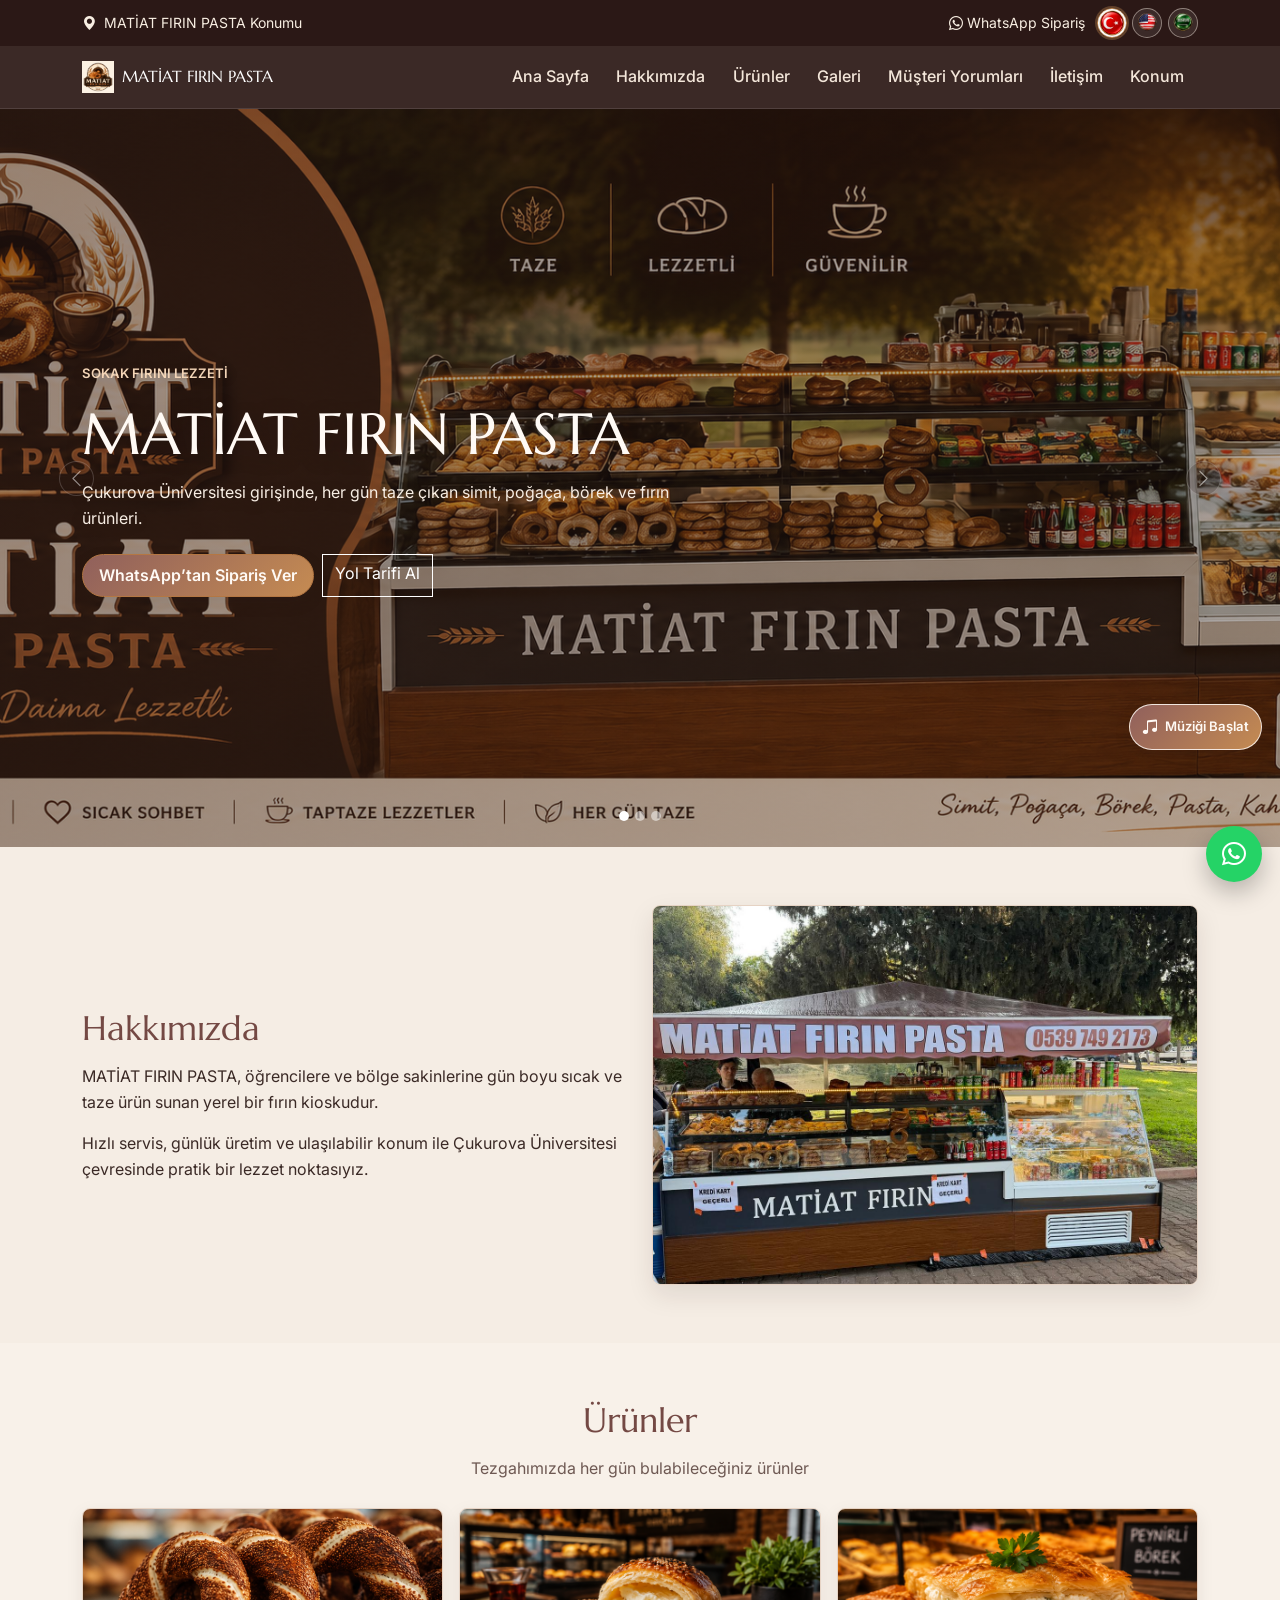
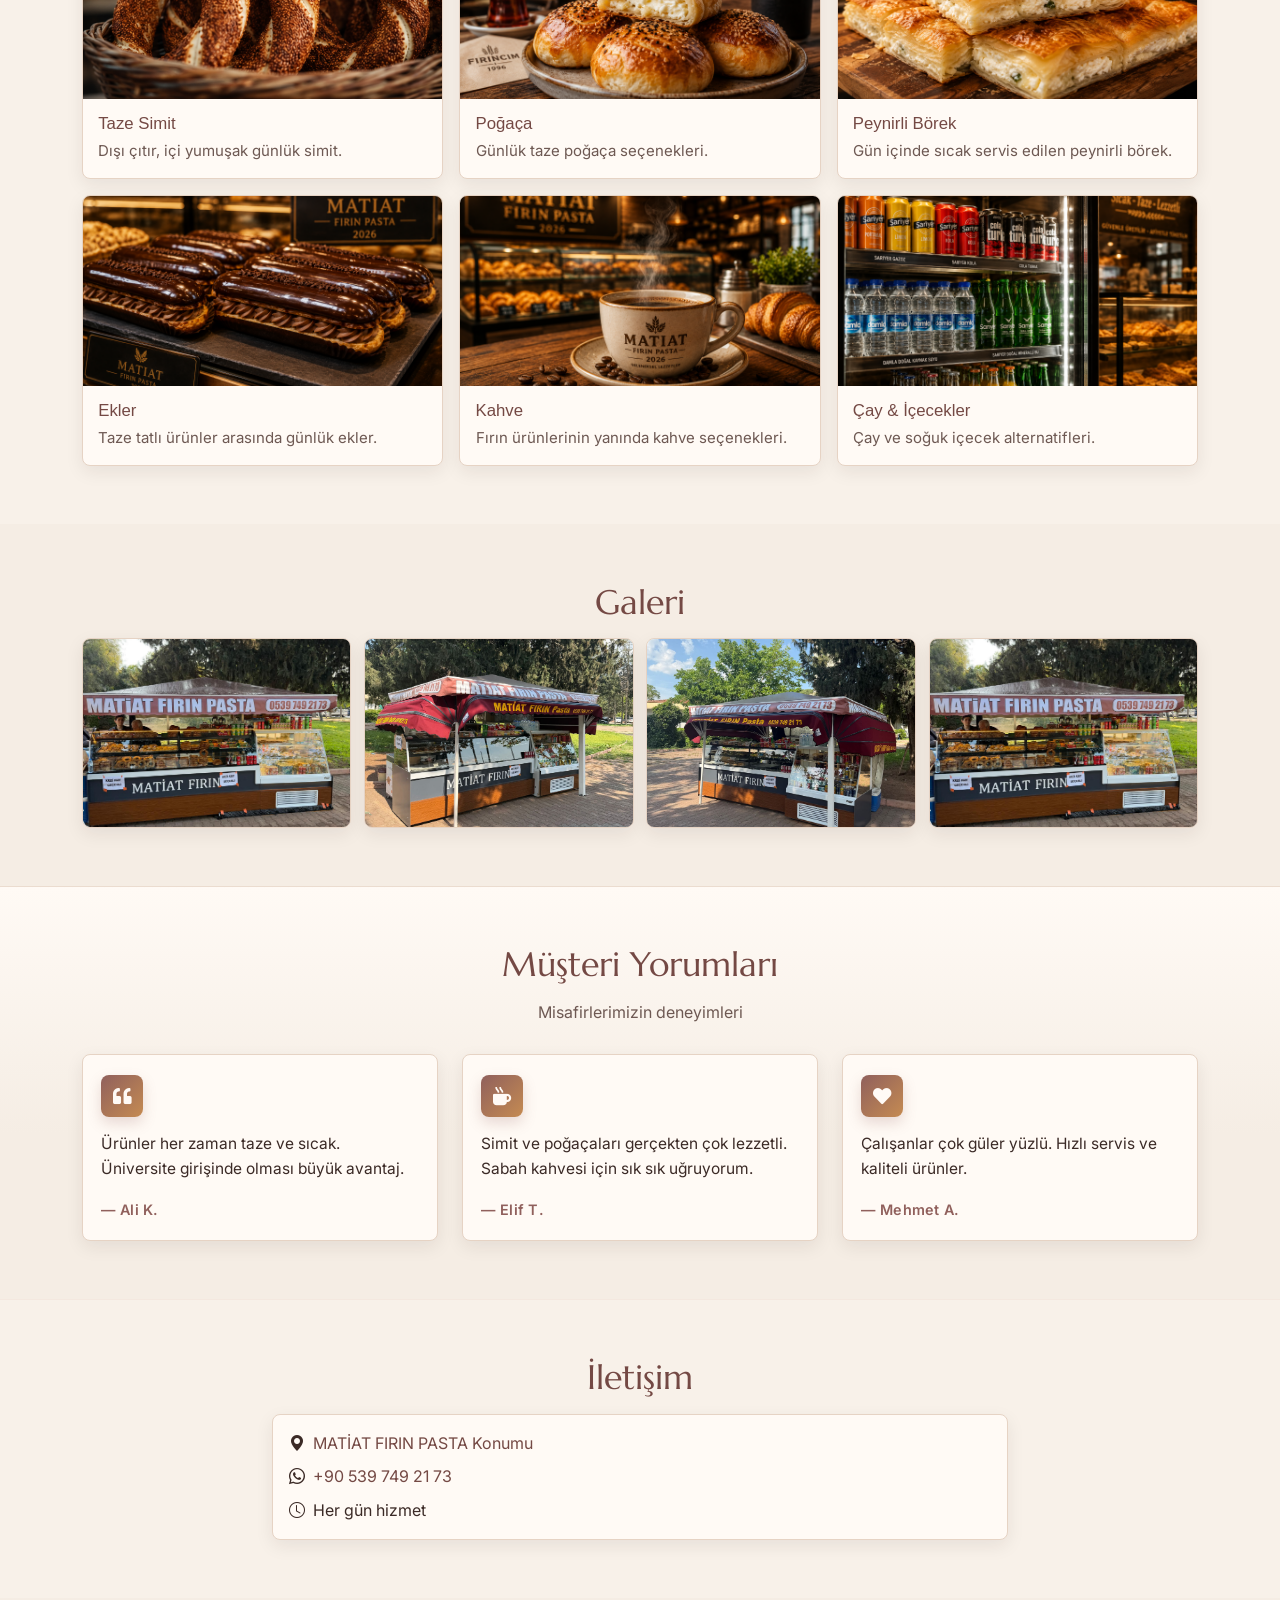
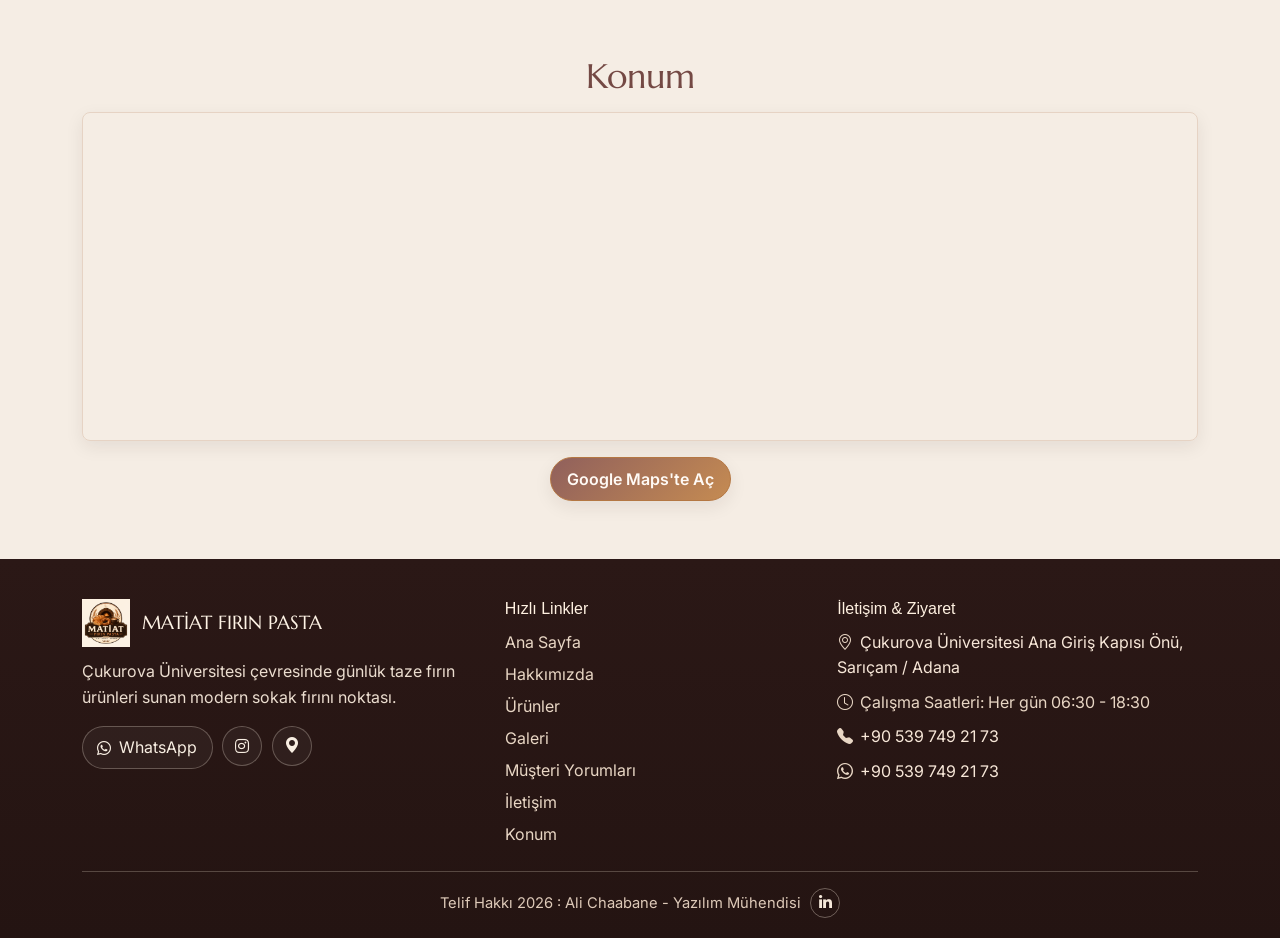
==== commit 074a5380: "feat(testimonials): add müşteri yorumları section + chore(seo): add sitemap.xml and robots.txt" ====
--- a/index.html
+++ b/index.html
@@ -3,17 +3,17 @@
 
 <head>
     <meta charset="utf-8">
-    <title>MATİAT FIRIN PASTA | Çukurova Üniversitesi Önü Fırın Kiosk</title>
+    <title data-i18n="page_title">MATİAT FIRIN PASTA | Çukurova Üniversitesi Önü Fırın Kiosk</title>
     <meta content="width=device-width, initial-scale=1.0" name="viewport">
-    <meta name="description" content="MATİAT FIRIN PASTA, Çukurova Üniversitesi Ana Giriş Kapısı önünde taze simit, poğaça, açma, börek ve günlük fırın ürünleri sunan yerel fırın kioskudur.">
-    <meta name="keywords" content="Matiat Fırın Pasta, Adana fırın, Çukurova Üniversitesi fırın, Sarıçam simit, poğaça, börek">
+    <meta name="description" content="MATİAT FIRIN PASTA, Çukurova Üniversitesi Ana Giriş Kapısı önünde taze simit, poğaça, açma, börek ve günlük fırın ürünleri sunan yerel fırın kioskudur." data-i18n-content="meta_description">
+    <meta name="keywords" content="Matiat Fırın Pasta, Adana fırın, Çukurova Üniversitesi fırın, Sarıçam simit, poğaça, börek" data-i18n-content="meta_keywords">
     <meta name="author" content="MATİAT FIRIN PASTA">
     <meta name="robots" content="index, follow">
     <link rel="canonical" href="./index.html">
 
     <meta property="og:type" content="website">
-    <meta property="og:title" content="MATİAT FIRIN PASTA | Çukurova Üniversitesi Önü Fırın Kiosk">
-    <meta property="og:description" content="Adana Sarıçam'da, Çukurova Üniversitesi Ana Giriş Kapısı önünde taze fırın ürünleri.">
+    <meta property="og:title" content="MATİAT FIRIN PASTA | Çukurova Üniversitesi Önü Fırın Kiosk" data-i18n-content="og_title">
+    <meta property="og:description" content="Adana Sarıçam'da, Çukurova Üniversitesi Ana Giriş Kapısı önünde taze fırın ürünleri." data-i18n-content="og_description">
     <meta property="og:image" content="img/cover_photo.png">
     <script type="application/ld+json">
     {
@@ -83,10 +83,10 @@
             <p class="mb-0 small"><i class="bi bi-geo-alt-fill me-2"></i><a class="text-reset text-decoration-none" href="https://www.google.com/maps/place//data=!4m2!3m1!1s0x1528ebc3cae4fcf1:0x60958e16ce55f730?sa=X&amp;ved=1t:8290&amp;ictx=111" target="_blank" rel="noopener" data-i18n="location_link">MATİAT FIRIN PASTA Konumu</a></p>
             <div class="topbar-right">
                 <a class="small text-decoration-none topbar-link" href="https://wa.me/905397492173" target="_blank" rel="noopener"><i class="bi bi-whatsapp me-1"></i><span data-i18n="whatsapp_order">WhatsApp Sipariş</span></a>
-                <div class="lang-switcher" aria-label="Language Switcher">
-                    <button type="button" class="lang-btn" data-lang="tr" aria-label="Türkçe"><img src="img/tr.png" alt="TR"></button>
-                    <button type="button" class="lang-btn" data-lang="en" aria-label="English"><img src="img/en.png" alt="EN"></button>
-                    <button type="button" class="lang-btn" data-lang="ar" aria-label="العربية"><img src="img/ar.png" alt="AR"></button>
+                <div class="lang-switcher" data-i18n-aria-label="aria_lang_switcher">
+                    <button type="button" class="lang-btn" data-lang="tr" data-i18n-aria-label="lang_aria_tr"><img src="img/tr.png" alt="TR" data-i18n-alt="lang_flag_alt_tr"></button>
+                    <button type="button" class="lang-btn" data-lang="en" data-i18n-aria-label="lang_aria_en"><img src="img/en.png" alt="EN" data-i18n-alt="lang_flag_alt_en"></button>
+                    <button type="button" class="lang-btn" data-lang="ar" data-i18n-aria-label="lang_aria_ar"><img src="img/ar.png" alt="AR" data-i18n-alt="lang_flag_alt_ar"></button>
                 </div>
             </div>
         </div>
@@ -95,10 +95,10 @@
     <nav class="navbar navbar-expand-lg navbar-dark sticky-top py-2">
         <div class="container">
             <a href="#anasayfa" class="navbar-brand d-flex align-items-center gap-2">
-                <img src="img/logo.png" alt="MATİAT FIRIN PASTA Logo" width="32" height="32">
+                <img src="img/logo.png" alt="MATİAT FIRIN PASTA Logo" width="32" height="32" data-i18n-alt="logo_alt">
                 <span>MATİAT FIRIN PASTA</span>
             </a>
-            <button class="navbar-toggler" type="button" data-bs-toggle="collapse" data-bs-target="#navbarCollapse" aria-label="Menüyü Aç">
+            <button class="navbar-toggler" type="button" data-bs-toggle="collapse" data-bs-target="#navbarCollapse" data-i18n-aria-label="aria_menu_open">
                 <span class="navbar-toggler-icon"></span>
             </button>
             <div class="collapse navbar-collapse" id="navbarCollapse">
@@ -107,6 +107,7 @@
                     <a href="#hakkimizda" class="nav-item nav-link" data-i18n="nav_about">Hakkımızda</a>
                     <a href="#urunler" class="nav-item nav-link" data-i18n="nav_products">Ürünler</a>
                     <a href="#galeri" class="nav-item nav-link" data-i18n="nav_gallery">Galeri</a>
+                    <a href="#yorumlar" class="nav-item nav-link" data-i18n="nav_testimonials">Müşteri Yorumları</a>
                     <a href="#iletisim" class="nav-item nav-link" data-i18n="nav_contact">İletişim</a>
                     <a href="#konum" class="nav-item nav-link" data-i18n="nav_location">Konum</a>
                 </div>
@@ -118,22 +119,22 @@
         <section id="anasayfa" class="hero-carousel-section">
             <div id="heroCarousel" class="carousel slide carousel-fade hero-carousel" data-bs-ride="carousel" data-bs-interval="4500">
                 <div class="carousel-indicators">
-                    <button type="button" data-bs-target="#heroCarousel" data-bs-slide-to="0" class="active" aria-current="true" aria-label="Slide 1"></button>
-                    <button type="button" data-bs-target="#heroCarousel" data-bs-slide-to="1" aria-label="Slide 2"></button>
-                    <button type="button" data-bs-target="#heroCarousel" data-bs-slide-to="2" aria-label="Slide 3"></button>
+                    <button type="button" data-bs-target="#heroCarousel" data-bs-slide-to="0" class="active" aria-current="true" data-i18n-aria-label="carousel_slide_1"></button>
+                    <button type="button" data-bs-target="#heroCarousel" data-bs-slide-to="1" data-i18n-aria-label="carousel_slide_2"></button>
+                    <button type="button" data-bs-target="#heroCarousel" data-bs-slide-to="2" data-i18n-aria-label="carousel_slide_3"></button>
                 </div>
 
                 <div class="carousel-inner">
                     <div class="carousel-item active">
-                        <img src="img/cover_photo.png" class="d-block w-100" alt="MATİAT FIRIN PASTA kapak fotoğrafı">
+                        <img src="img/cover_photo.png" class="d-block w-100" alt="MATİAT FIRIN PASTA kapak fotoğrafı" data-i18n-alt="hero_img_cover_alt">
                         <div class="carousel-overlay"></div>
                     </div>
                     <div class="carousel-item">
-                        <img src="img/place_photo.jpg" class="d-block w-100" alt="MATİAT FIRIN PASTA konum fotoğrafı">
+                        <img src="img/place_photo.jpg" class="d-block w-100" alt="MATİAT FIRIN PASTA konum fotoğrafı" data-i18n-alt="hero_img_place_alt">
                         <div class="carousel-overlay"></div>
                     </div>
                     <div class="carousel-item">
-                        <img src="img/university.png" class="d-block w-100" alt="Çukurova Üniversitesi giriş kapısı">
+                        <img src="img/university.png" class="d-block w-100" alt="Çukurova Üniversitesi giriş kapısı" data-i18n-alt="hero_img_uni_alt">
                         <div class="carousel-overlay carousel-overlay-university"></div>
                         <div class="carousel-caption-local">
                             <span class="hero-badge" data-i18n="uni_badge">Öğrencilerin Lezzet Noktası</span>
@@ -143,10 +144,10 @@
                     </div>
                 </div>
 
-                <button class="carousel-control-prev" type="button" data-bs-target="#heroCarousel" data-bs-slide="prev" aria-label="Önceki">
+                <button class="carousel-control-prev" type="button" data-bs-target="#heroCarousel" data-bs-slide="prev" data-i18n-aria-label="carousel_prev">
                     <span class="carousel-control-prev-icon" aria-hidden="true"></span>
                 </button>
-                <button class="carousel-control-next" type="button" data-bs-target="#heroCarousel" data-bs-slide="next" aria-label="Sonraki">
+                <button class="carousel-control-next" type="button" data-bs-target="#heroCarousel" data-bs-slide="next" data-i18n-aria-label="carousel_next">
                     <span class="carousel-control-next-icon" aria-hidden="true"></span>
                 </button>
             </div>
@@ -168,12 +169,12 @@
             <div class="container">
                 <div class="row g-4 align-items-center">
                     <div class="col-lg-6 order-2 order-lg-1">
-                        <h2 class="section-title">Hakkımızda</h2>
-                        <p>MATİAT FIRIN PASTA, öğrencilere ve bölge sakinlerine gün boyu sıcak ve taze ürün sunan yerel bir fırın kioskudur.</p>
-                        <p class="mb-0">Hızlı servis, günlük üretim ve ulaşılabilir konum ile Çukurova Üniversitesi çevresinde pratik bir lezzet noktasıyız.</p>
+                        <h2 class="section-title" data-i18n="about_title">Hakkımızda</h2>
+                        <p data-i18n="about_p1">MATİAT FIRIN PASTA, öğrencilere ve bölge sakinlerine gün boyu sıcak ve taze ürün sunan yerel bir fırın kioskudur.</p>
+                        <p class="mb-0" data-i18n="about_p2">Hızlı servis, günlük üretim ve ulaşılabilir konum ile Çukurova Üniversitesi çevresinde pratik bir lezzet noktasıyız.</p>
                     </div>
                     <div class="col-lg-6 order-1 order-lg-2">
-                        <img src="img/place_photo.jpg" class="img-fluid section-image" alt="MATİAT FIRIN PASTA noktası" loading="lazy">
+                        <img src="img/place_photo.jpg" class="img-fluid section-image" alt="MATİAT FIRIN PASTA noktası" loading="lazy" data-i18n-alt="about_image_alt">
                     </div>
                 </div>
             </div>
@@ -181,60 +182,60 @@
 
         <section id="urunler" class="section-space section-muted">
             <div class="container">
-                <h2 class="section-title text-center">Ürünler</h2>
-                <p class="text-center section-intro">Tezgahımızda her gün bulabileceğiniz ürünler</p>
+                <h2 class="section-title text-center" data-i18n="products_title">Ürünler</h2>
+                <p class="text-center section-intro" data-i18n="products_intro">Tezgahımızda her gün bulabileceğiniz ürünler</p>
                 <div class="row g-3">
                     <div class="col-12 col-md-6 col-lg-4">
                         <article class="product-card">
-                            <img src="img/simit.png" alt="Taze Simit" loading="lazy">
-                            <div class="product-body">
-                                <h3>Taze Simit</h3>
-                                <p>Dışı çıtır, içi yumuşak günlük simit.</p>
-                            </div>
-                        </article>
-                    </div>
-                    <div class="col-12 col-md-6 col-lg-4">
-                        <article class="product-card">
-                            <img src="img/pogaca.png" alt="Poğaça" loading="lazy">
-                            <div class="product-body">
-                                <h3>Poğaça</h3>
-                                <p>Günlük taze poğaça seçenekleri.</p>
-                            </div>
-                        </article>
-                    </div>
-                    <div class="col-12 col-md-6 col-lg-4">
-                        <article class="product-card">
-                            <img src="img/borek.png" alt="Peynirli Börek" loading="lazy">
-                            <div class="product-body">
-                                <h3>Peynirli Börek</h3>
-                                <p>Gün içinde sıcak servis edilen peynirli börek.</p>
-                            </div>
-                        </article>
-                    </div>
-                    <div class="col-12 col-md-6 col-lg-4">
-                        <article class="product-card">
-                            <img src="img/ekler.png" alt="Ekler" loading="lazy">
-                            <div class="product-body">
-                                <h3>Ekler</h3>
-                                <p>Taze tatlı ürünler arasında günlük ekler.</p>
-                            </div>
-                        </article>
-                    </div>
-                    <div class="col-12 col-md-6 col-lg-4">
-                        <article class="product-card">
-                            <img src="img/cafe.png" alt="Kahve" loading="lazy">
-                            <div class="product-body">
-                                <h3>Kahve</h3>
-                                <p>Fırın ürünlerinin yanında kahve seçenekleri.</p>
-                            </div>
-                        </article>
-                    </div>
-                    <div class="col-12 col-md-6 col-lg-4">
-                        <article class="product-card">
-                            <img src="img/drinks.png" alt="Çay ve İçecekler" loading="lazy">
-                            <div class="product-body">
-                                <h3>Çay & İçecekler</h3>
-                                <p>Çay ve soğuk içecek alternatifleri.</p>
+                            <img src="img/simit.png" alt="Taze Simit" loading="lazy" data-i18n-alt="product_simit_alt">
+                            <div class="product-body">
+                                <h3 data-i18n="product_simit_title">Taze Simit</h3>
+                                <p data-i18n="product_simit_desc">Dışı çıtır, içi yumuşak günlük simit.</p>
+                            </div>
+                        </article>
+                    </div>
+                    <div class="col-12 col-md-6 col-lg-4">
+                        <article class="product-card">
+                            <img src="img/pogaca.png" alt="Poğaça" loading="lazy" data-i18n-alt="product_pogaca_alt">
+                            <div class="product-body">
+                                <h3 data-i18n="product_pogaca_title">Poğaça</h3>
+                                <p data-i18n="product_pogaca_desc">Günlük taze poğaça seçenekleri.</p>
+                            </div>
+                        </article>
+                    </div>
+                    <div class="col-12 col-md-6 col-lg-4">
+                        <article class="product-card">
+                            <img src="img/borek.png" alt="Peynirli Börek" loading="lazy" data-i18n-alt="product_borek_alt">
+                            <div class="product-body">
+                                <h3 data-i18n="product_borek_title">Peynirli Börek</h3>
+                                <p data-i18n="product_borek_desc">Gün içinde sıcak servis edilen peynirli börek.</p>
+                            </div>
+                        </article>
+                    </div>
+                    <div class="col-12 col-md-6 col-lg-4">
+                        <article class="product-card">
+                            <img src="img/ekler.png" alt="Ekler" loading="lazy" data-i18n-alt="product_ekler_alt">
+                            <div class="product-body">
+                                <h3 data-i18n="product_ekler_title">Ekler</h3>
+                                <p data-i18n="product_ekler_desc">Taze tatlı ürünler arasında günlük ekler.</p>
+                            </div>
+                        </article>
+                    </div>
+                    <div class="col-12 col-md-6 col-lg-4">
+                        <article class="product-card">
+                            <img src="img/cafe.png" alt="Kahve" loading="lazy" data-i18n-alt="product_coffee_alt">
+                            <div class="product-body">
+                                <h3 data-i18n="product_coffee_title">Kahve</h3>
+                                <p data-i18n="product_coffee_desc">Fırın ürünlerinin yanında kahve seçenekleri.</p>
+                            </div>
+                        </article>
+                    </div>
+                    <div class="col-12 col-md-6 col-lg-4">
+                        <article class="product-card">
+                            <img src="img/drinks.png" alt="Çay ve İçecekler" loading="lazy" data-i18n-alt="product_drinks_alt">
+                            <div class="product-body">
+                                <h3 data-i18n="product_drinks_title">Çay & İçecekler</h3>
+                                <p data-i18n="product_drinks_desc">Çay ve soğuk içecek alternatifleri.</p>
                             </div>
                         </article>
                     </div>
@@ -246,10 +247,58 @@
             <div class="container">
                 <h2 class="section-title text-center" data-i18n="gallery_title">Galeri</h2>
                 <div class="gallery-grid">
-                    <img src="img/place_photo.jpg" alt="MATİAT FIRIN PASTA konum fotoğrafı" loading="lazy">
-                    <img src="img/place_photo2.jpg" alt="MATİAT FIRIN PASTA konum fotoğrafı 2" loading="lazy">
-                    <img src="img/place_photo3.jpg" alt="MATİAT FIRIN PASTA konum fotoğrafı 3" loading="lazy">
-                    <img src="img/place_photo.jpg" alt="MATİAT FIRIN PASTA konum fotoğrafı 4" loading="lazy">
+                    <img src="img/place_photo.jpg" alt="MATİAT FIRIN PASTA konum fotoğrafı" loading="lazy" data-i18n-alt="gallery_alt_1">
+                    <img src="img/place_photo2.jpg" alt="MATİAT FIRIN PASTA konum fotoğrafı 2" loading="lazy" data-i18n-alt="gallery_alt_2">
+                    <img src="img/place_photo3.jpg" alt="MATİAT FIRIN PASTA konum fotoğrafı 3" loading="lazy" data-i18n-alt="gallery_alt_3">
+                    <img src="img/place_photo.jpg" alt="MATİAT FIRIN PASTA konum fotoğrafı 4" loading="lazy" data-i18n-alt="gallery_alt_4">
+                </div>
+            </div>
+        </section>
+
+        <section id="yorumlar" class="section-space testimonial-section">
+            <div class="container">
+                <h2 class="section-title text-center" data-i18n="testimonials_title">Müşteri Yorumları</h2>
+                <p class="text-center section-intro mb-0" data-i18n="testimonials_intro">Misafirlerimizin deneyimleri</p>
+                <div class="row g-4 mt-1 justify-content-center">
+                    <div class="col-12 col-md-6 col-lg-4">
+                        <article class="testimonial-card">
+                            <div class="testimonial-card-inner">
+                                <div class="testimonial-accent" aria-hidden="true">
+                                    <i class="fas fa-quote-left"></i>
+                                </div>
+                                <blockquote class="testimonial-quote">
+                                    <p data-i18n="testimonial_1_quote">Ürünler her zaman taze ve sıcak. Üniversite girişinde olması büyük avantaj.</p>
+                                </blockquote>
+                                <p class="testimonial-author">— Ali K.</p>
+                            </div>
+                        </article>
+                    </div>
+                    <div class="col-12 col-md-6 col-lg-4">
+                        <article class="testimonial-card">
+                            <div class="testimonial-card-inner">
+                                <div class="testimonial-accent" aria-hidden="true">
+                                    <i class="fas fa-mug-hot"></i>
+                                </div>
+                                <blockquote class="testimonial-quote">
+                                    <p data-i18n="testimonial_2_quote">Simit ve poğaçaları gerçekten çok lezzetli. Sabah kahvesi için sık sık uğruyorum.</p>
+                                </blockquote>
+                                <p class="testimonial-author">— Elif T.</p>
+                            </div>
+                        </article>
+                    </div>
+                    <div class="col-12 col-md-6 col-lg-4">
+                        <article class="testimonial-card">
+                            <div class="testimonial-card-inner">
+                                <div class="testimonial-accent" aria-hidden="true">
+                                    <i class="fas fa-heart"></i>
+                                </div>
+                                <blockquote class="testimonial-quote">
+                                    <p data-i18n="testimonial_3_quote">Çalışanlar çok güler yüzlü. Hızlı servis ve kaliteli ürünler.</p>
+                                </blockquote>
+                                <p class="testimonial-author">— Mehmet A.</p>
+                            </div>
+                        </article>
+                    </div>
                 </div>
             </div>
         </section>
@@ -273,7 +322,7 @@
             <div class="container">
                 <h2 class="section-title text-center" data-i18n="nav_location">Konum</h2>
                 <div class="map-wrapper">
-                    <iframe title="MATİAT FIRIN PASTA Harita" loading="lazy" allowfullscreen
+                    <iframe title="MATİAT FIRIN PASTA Harita" loading="lazy" allowfullscreen data-i18n-title="map_iframe_title"
                         src="https://www.google.com/maps?output=embed&amp;cid=6959625027773134640"></iframe>
                 </div>
                 <div class="text-center mt-3">
@@ -288,38 +337,39 @@
             <div class="footer-top">
                 <div class="footer-brand">
                     <div class="footer-logo-wrap">
-                        <img src="img/logo.png" alt="MATİAT FIRIN PASTA Logo" width="48" height="48">
+                        <img src="img/logo.png" alt="MATİAT FIRIN PASTA Logo" width="48" height="48" data-i18n-alt="logo_alt">
                         <h3 class="mb-0">MATİAT FIRIN PASTA</h3>
                     </div>
                     <p class="footer-description" data-i18n="footer_desc">Çukurova Üniversitesi çevresinde günlük taze fırın ürünleri sunan modern sokak fırını noktası.</p>
                     <div class="footer-actions">
                         <a class="footer-btn" href="https://wa.me/905397492173" target="_blank" rel="noopener">
-                            <i class="fab fa-whatsapp"></i><span>WhatsApp</span>
+                            <i class="fab fa-whatsapp"></i><span data-i18n="footer_whatsapp">WhatsApp</span>
                         </a>
-                        <a class="footer-icon-btn" href="https://www.instagram.com/matiatfirinpasta/" target="_blank" rel="noopener" aria-label="Instagram">
+                        <a class="footer-icon-btn" href="https://www.instagram.com/matiatfirinpasta/" target="_blank" rel="noopener" data-i18n-aria-label="aria_instagram">
                             <i class="fab fa-instagram"></i>
                         </a>
-                        <a class="footer-icon-btn" href="https://www.google.com/maps/place//data=!4m2!3m1!1s0x1528ebc3cae4fcf1:0x60958e16ce55f730?sa=X&amp;ved=1t:8290&amp;ictx=111" target="_blank" rel="noopener" aria-label="Google Maps">
+                        <a class="footer-icon-btn" href="https://www.google.com/maps/place//data=!4m2!3m1!1s0x1528ebc3cae4fcf1:0x60958e16ce55f730?sa=X&amp;ved=1t:8290&amp;ictx=111" target="_blank" rel="noopener" data-i18n-aria-label="aria_google_maps_icon">
                             <i class="bi bi-geo-alt-fill"></i>
                         </a>
                     </div>
                 </div>
 
-                <nav class="footer-nav" aria-label="Alt Menü">
+                <nav class="footer-nav" data-i18n-aria-label="aria_footer_nav">
                     <h4 data-i18n="quick_links">Hızlı Linkler</h4>
                     <ul>
-                        <li><a href="#anasayfa">Ana Sayfa</a></li>
-                        <li><a href="#hakkimizda">Hakkımızda</a></li>
-                        <li><a href="#urunler">Ürünler</a></li>
-                        <li><a href="#galeri">Galeri</a></li>
-                        <li><a href="#iletisim">İletişim</a></li>
-                        <li><a href="#konum">Konum</a></li>
+                        <li><a href="#anasayfa" data-i18n="nav_home">Ana Sayfa</a></li>
+                        <li><a href="#hakkimizda" data-i18n="nav_about">Hakkımızda</a></li>
+                        <li><a href="#urunler" data-i18n="nav_products">Ürünler</a></li>
+                        <li><a href="#galeri" data-i18n="nav_gallery">Galeri</a></li>
+                        <li><a href="#yorumlar" data-i18n="nav_testimonials">Müşteri Yorumları</a></li>
+                        <li><a href="#iletisim" data-i18n="nav_contact">İletişim</a></li>
+                        <li><a href="#konum" data-i18n="nav_location">Konum</a></li>
                     </ul>
                 </nav>
 
                 <address class="footer-contact">
                     <h4 data-i18n="contact_visit">İletişim & Ziyaret</h4>
-                    <p><i class="bi bi-geo-alt"></i><a href="https://www.google.com/maps/place//data=!4m2!3m1!1s0x1528ebc3cae4fcf1:0x60958e16ce55f730?sa=X&amp;ved=1t:8290&amp;ictx=111" target="_blank" rel="noopener">Çukurova Üniversitesi Ana Giriş Kapısı Önü, Sarıçam / Adana</a></p>
+                    <p><i class="bi bi-geo-alt"></i><a href="https://www.google.com/maps/place//data=!4m2!3m1!1s0x1528ebc3cae4fcf1:0x60958e16ce55f730?sa=X&amp;ved=1t:8290&amp;ictx=111" target="_blank" rel="noopener" data-i18n="address_street">Çukurova Üniversitesi Ana Giriş Kapısı Önü, Sarıçam / Adana</a></p>
                     <p><i class="bi bi-clock"></i><span data-i18n="work_hours">Çalışma Saatleri: Her gün 06:30 - 18:30</span></p>
                     <p><i class="bi bi-telephone-fill"></i><a href="tel:+905397492173">+90 539 749 21 73</a></p>
                     <p><i class="bi bi-whatsapp"></i><a href="https://wa.me/905397492173" target="_blank" rel="noopener">+90 539 749 21 73</a></p>
@@ -327,15 +377,15 @@
             </div>
 
             <div class="footer-bottom">
-                <p class="mb-0"><span data-i18n="copyright_prefix">Telif Hakkı</span> <span id="currentYear"></span> : Ali Chaabane - <span data-i18n="software_engineer">Yazılım Mühendisi</span></p>
-                <a class="footer-credit-link" href="https://www.linkedin.com/in/ali-chaabane/?locale=tr_TR" target="_blank" rel="noopener" aria-label="Ali Chaabane LinkedIn">
+                <p class="mb-0"><span data-i18n="copyright_prefix">Telif Hakkı</span> <span id="currentYear"></span><span data-i18n="credit_byline"> : Ali Chaabane - </span><span data-i18n="software_engineer">Yazılım Mühendisi</span></p>
+                <a class="footer-credit-link" href="https://www.linkedin.com/in/ali-chaabane/?locale=tr_TR" target="_blank" rel="noopener" data-i18n-aria-label="aria_linkedin_credit">
                     <i class="fab fa-linkedin-in"></i>
                 </a>
             </div>
         </div>
     </footer>
 
-    <a href="https://wa.me/905397492173" class="whatsapp-float" target="_blank" rel="noopener" aria-label="WhatsApp ile iletişime geç">
+    <a href="https://wa.me/905397492173" class="whatsapp-float" target="_blank" rel="noopener" data-i18n-aria-label="aria_whatsapp_float">
         <i class="fab fa-whatsapp"></i>
     </a>
 
@@ -343,12 +393,12 @@
         <source src="audio/music.mp3" type="audio/mpeg">
     </audio>
 
-    <button type="button" id="musicToggle" class="music-toggle" aria-label="Müziği durdur">
+    <button type="button" id="musicToggle" class="music-toggle" data-i18n-aria-label="aria_music_stop">
         <i class="bi bi-music-note-beamed" aria-hidden="true"></i>
         <span id="musicToggleText" data-i18n="music_stop">Müziği Durdur</span>
     </button>
 
-    <a href="#" class="back-to-top" aria-label="Yukarı çık">
+    <a href="#" class="back-to-top" data-i18n-aria-label="aria_back_top">
         <i class="bi bi-arrow-up"></i>
     </a>
 
--- a/css/style.css
+++ b/css/style.css
@@ -338,6 +338,94 @@
     box-shadow: var(--brand-shadow);
 }
 
+.testimonial-section {
+    background: linear-gradient(180deg, var(--brand-surface) 0%, var(--brand-bg) 60%);
+    border-top: 1px solid rgba(230, 211, 196, 0.65);
+    border-bottom: 1px solid rgba(230, 211, 196, 0.45);
+}
+
+.testimonial-card {
+    height: 100%;
+    margin: 0;
+}
+
+.testimonial-card-inner {
+    height: 100%;
+    display: flex;
+    flex-direction: column;
+    padding: 1.25rem 1.15rem 1.2rem;
+    background: var(--brand-surface);
+    border: 1px solid var(--brand-border);
+    border-radius: 8px;
+    box-shadow: var(--brand-shadow-soft);
+    transition:
+        transform 0.28s ease,
+        box-shadow 0.28s ease,
+        border-color 0.28s ease;
+}
+
+.testimonial-card:hover .testimonial-card-inner {
+    transform: translateY(-5px);
+    box-shadow: 0 14px 32px rgba(144, 96, 92, 0.14);
+    border-color: rgba(144, 96, 92, 0.28);
+}
+
+.testimonial-accent {
+    width: 42px;
+    height: 42px;
+    border-radius: 8px;
+    display: flex;
+    align-items: center;
+    justify-content: center;
+    margin-bottom: 0.85rem;
+    font-size: 1.15rem;
+    color: #fffaf5;
+    background: var(--brand-gradient);
+    box-shadow: 0 6px 14px rgba(144, 96, 92, 0.22);
+    transition: transform 0.28s ease;
+}
+
+.testimonial-card:hover .testimonial-accent {
+    transform: scale(1.04);
+}
+
+.testimonial-quote {
+    margin: 0 0 1rem;
+    padding: 0;
+    border: 0;
+    flex-grow: 1;
+}
+
+.testimonial-quote p {
+    margin: 0;
+    font-size: 0.97rem;
+    line-height: 1.65;
+    color: var(--brand-text);
+}
+
+.testimonial-author {
+    margin: 0;
+    font-size: 0.9rem;
+    font-weight: 600;
+    color: var(--brand-primary);
+    letter-spacing: 0.02em;
+}
+
+@media (prefers-reduced-motion: reduce) {
+    .testimonial-card-inner,
+    .testimonial-accent {
+        transition: none;
+    }
+
+    .testimonial-card:hover .testimonial-card-inner {
+        transform: none;
+    }
+
+    .testimonial-card:hover .testimonial-accent {
+        transform: none;
+    }
+}
+
 .contact-card {
     background: var(--brand-surface);
     border: 1px solid var(--brand-border);
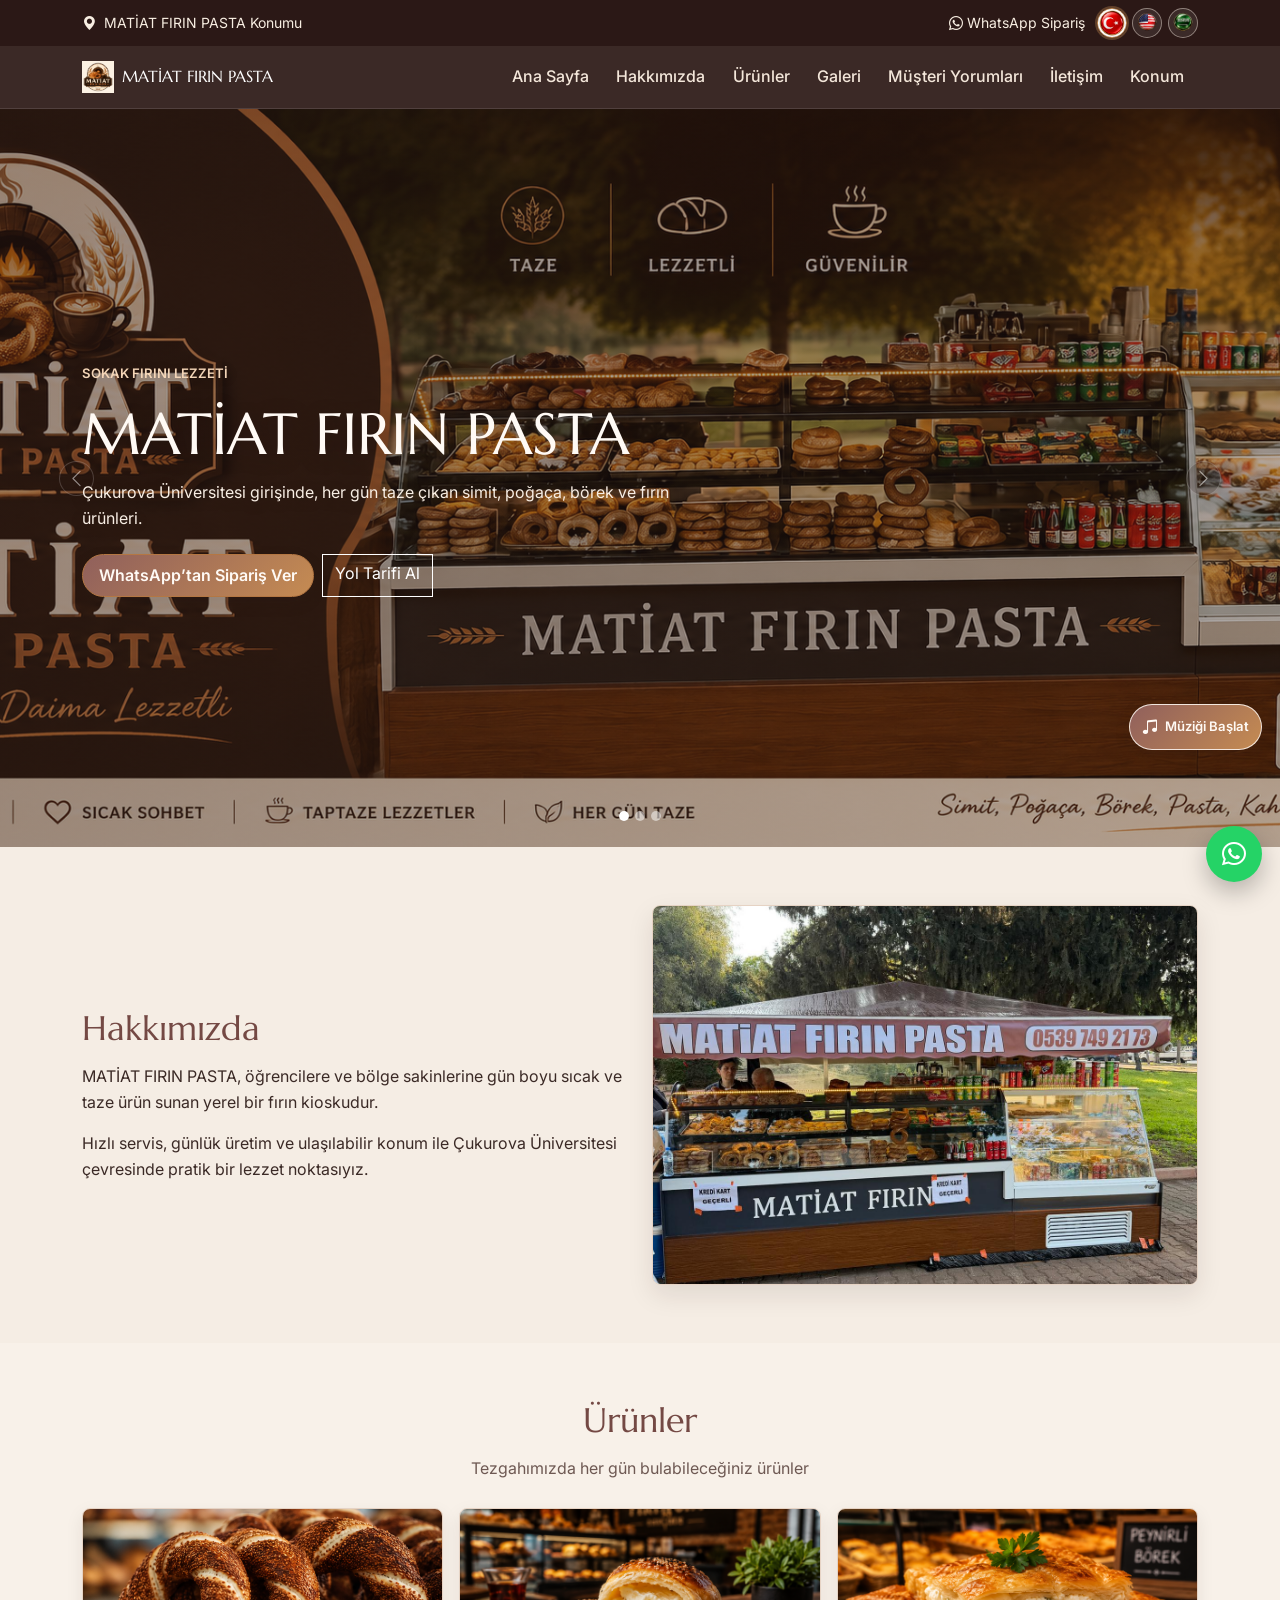
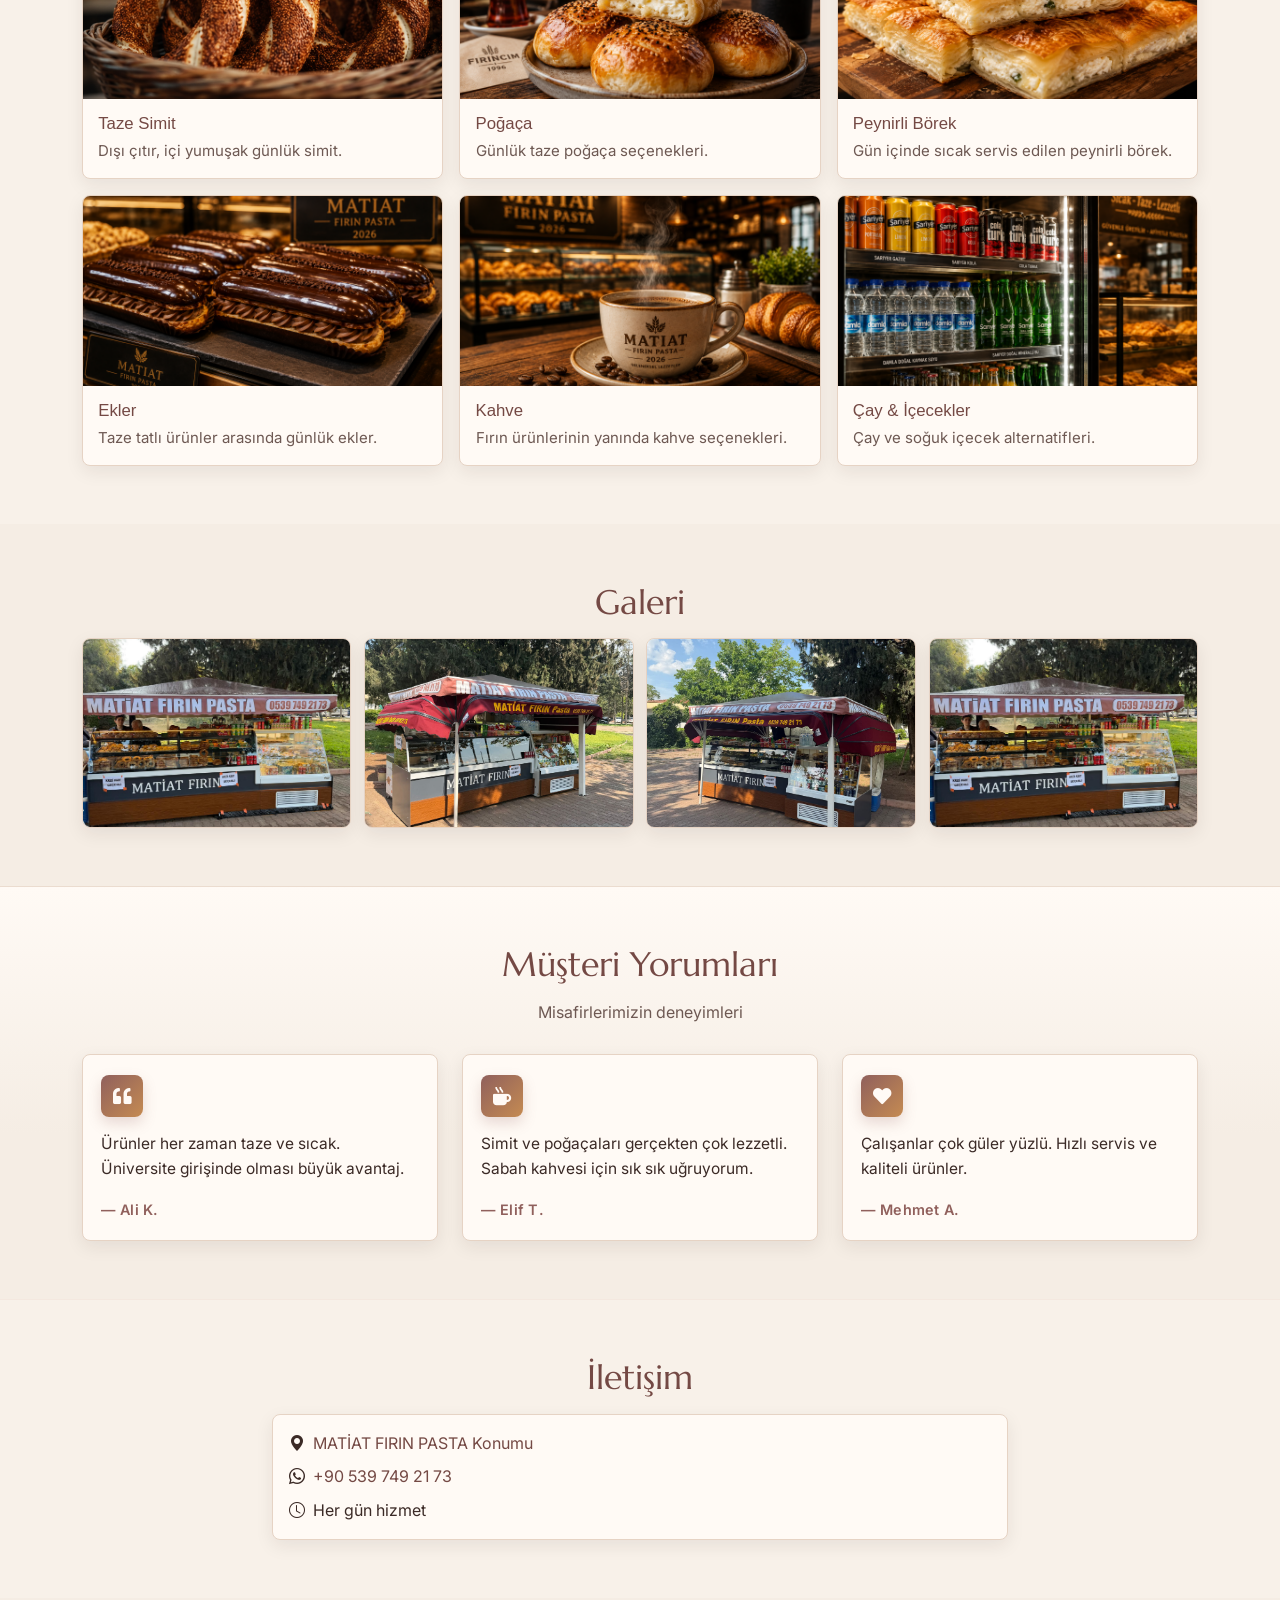
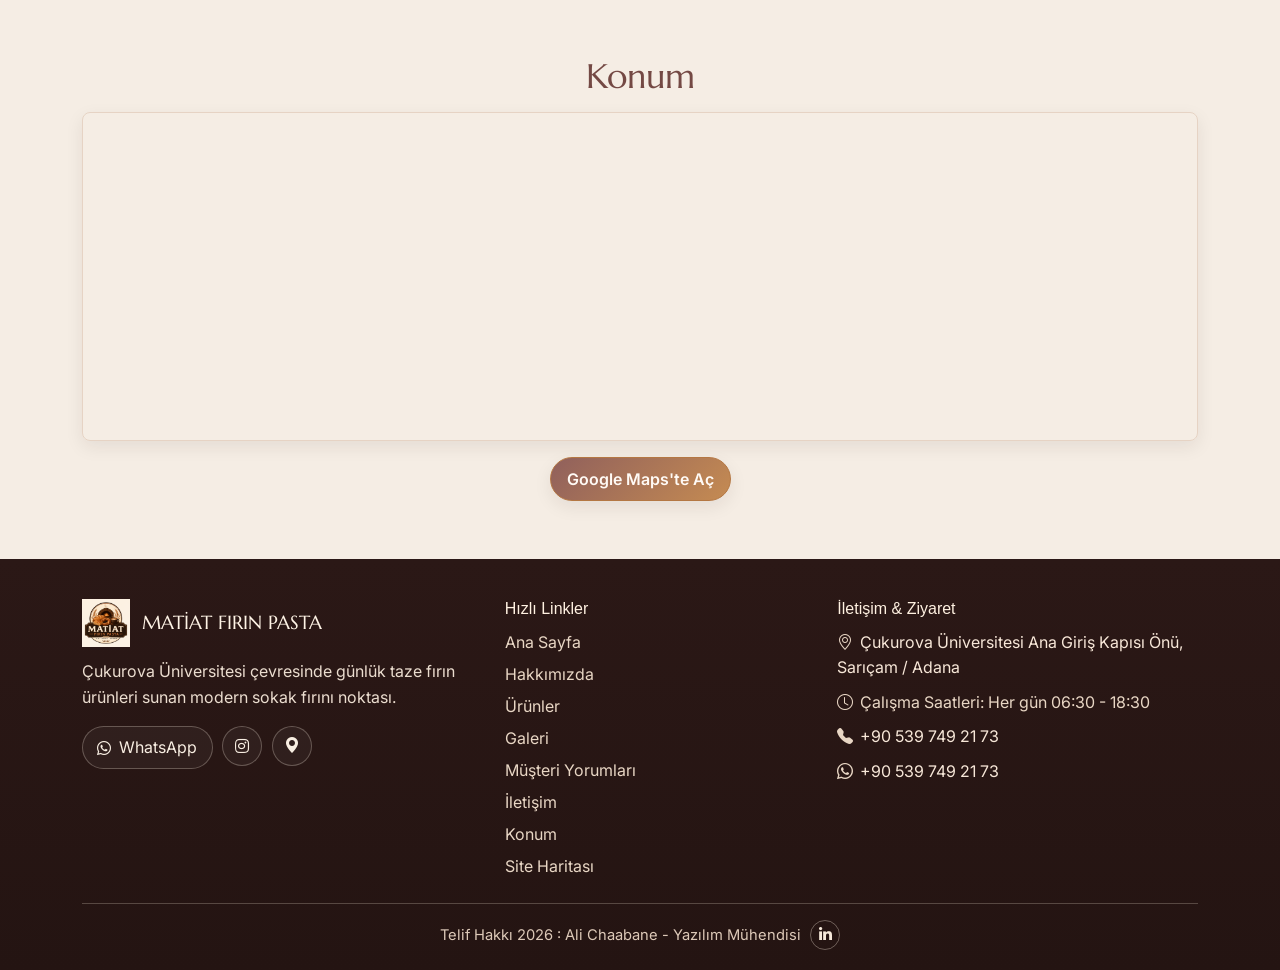
==== commit 492c5615: "chore(seo): point production urls to vercel and add sitemap link" ====
--- a/index.html
+++ b/index.html
@@ -9,7 +9,7 @@
     <meta name="keywords" content="Matiat Fırın Pasta, Adana fırın, Çukurova Üniversitesi fırın, Sarıçam simit, poğaça, börek" data-i18n-content="meta_keywords">
     <meta name="author" content="MATİAT FIRIN PASTA">
     <meta name="robots" content="index, follow">
-    <link rel="canonical" href="./index.html">
+    <link rel="canonical" href="https://bakery-shop-web-vercel.vercel.app/">
 
     <meta property="og:type" content="website">
     <meta property="og:title" content="MATİAT FIRIN PASTA | Çukurova Üniversitesi Önü Fırın Kiosk" data-i18n-content="og_title">
@@ -21,7 +21,7 @@
       "@type": "Bakery",
       "name": "MATİAT FIRIN PASTA",
       "description": "Çukurova Üniversitesi Ana Giriş Kapısı önünde taze simit, poğaça, börek, ekler ve kahve sunan yerel fırın kiosk.",
-      "url": "./",
+      "url": "https://bakery-shop-web-vercel.vercel.app/",
       "telephone": "+90 539 749 21 73",
       "image": [
         "img/cover_photo.png",
@@ -364,6 +364,7 @@
                         <li><a href="#yorumlar" data-i18n="nav_testimonials">Müşteri Yorumları</a></li>
                         <li><a href="#iletisim" data-i18n="nav_contact">İletişim</a></li>
                         <li><a href="#konum" data-i18n="nav_location">Konum</a></li>
+                        <li><a href="sitemap.xml" target="_blank" rel="noopener" data-i18n="nav_sitemap">Site Haritası</a></li>
                     </ul>
                 </nav>
 
